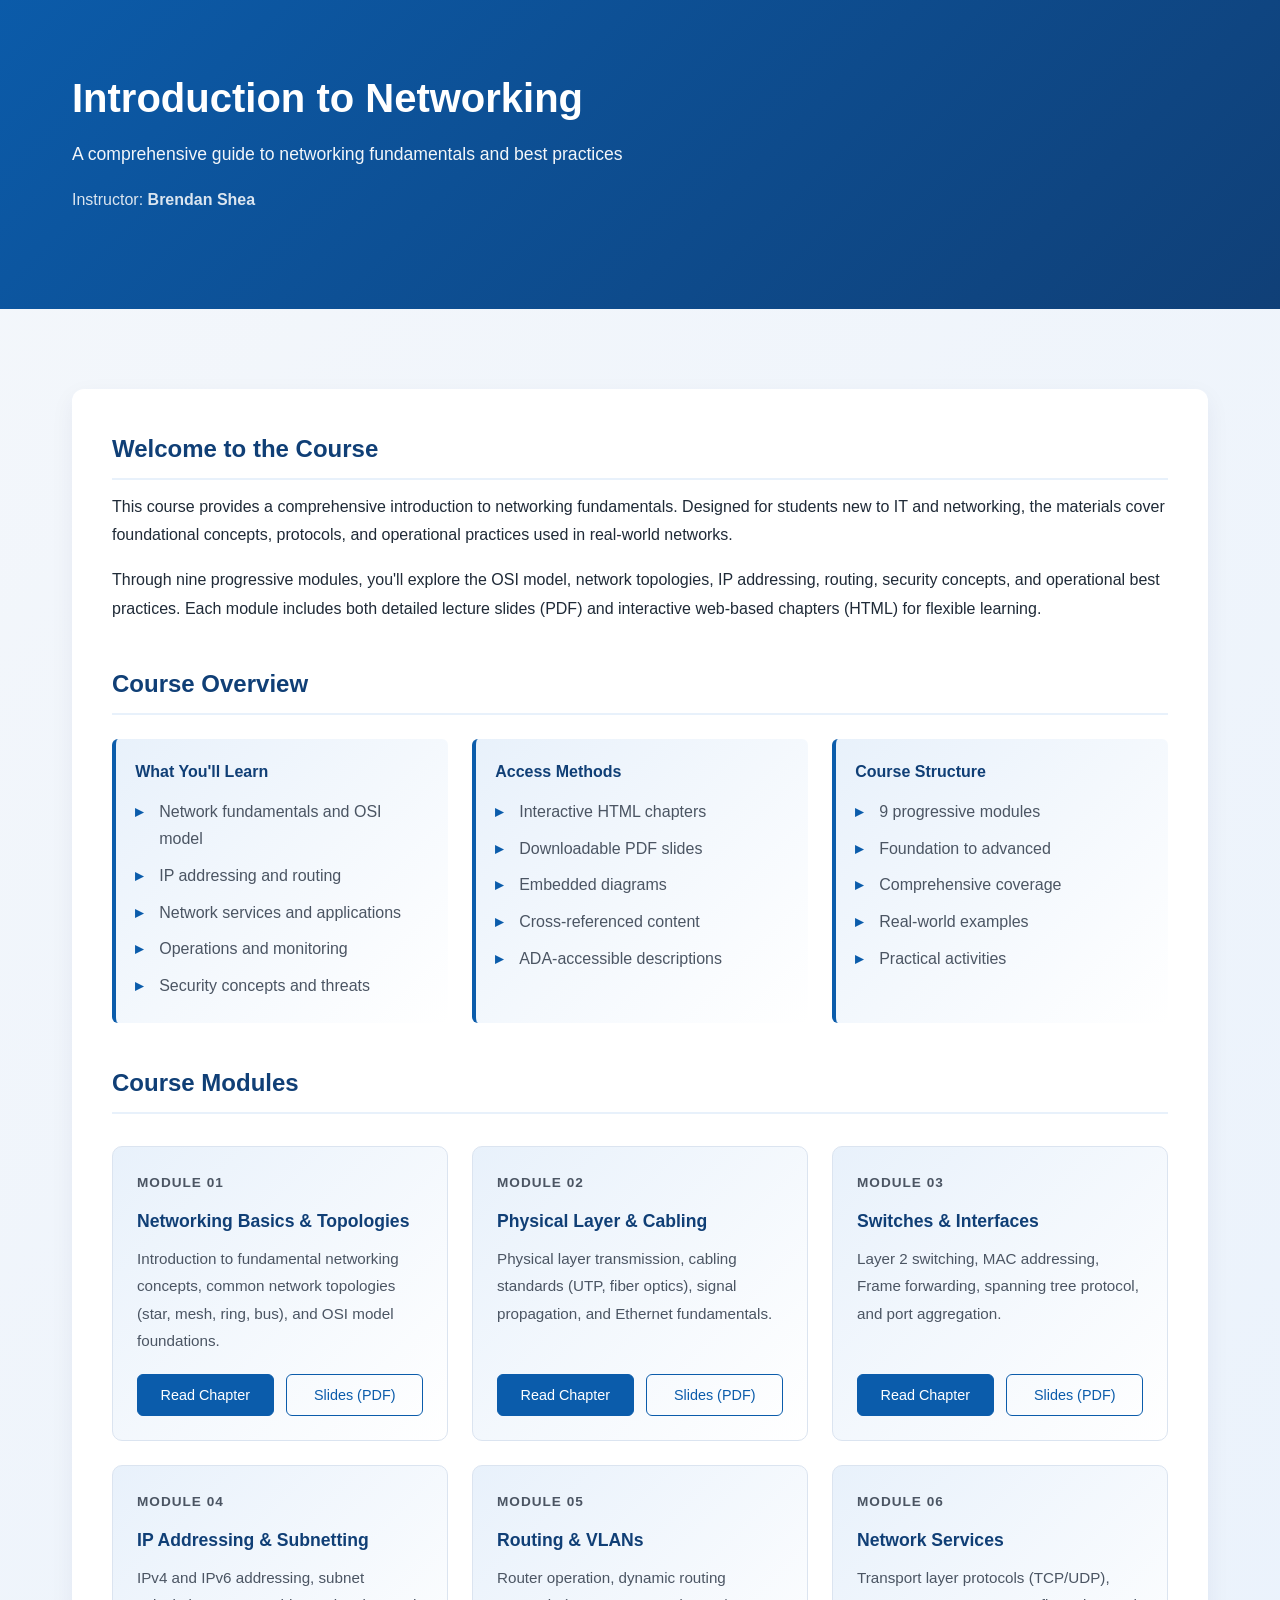
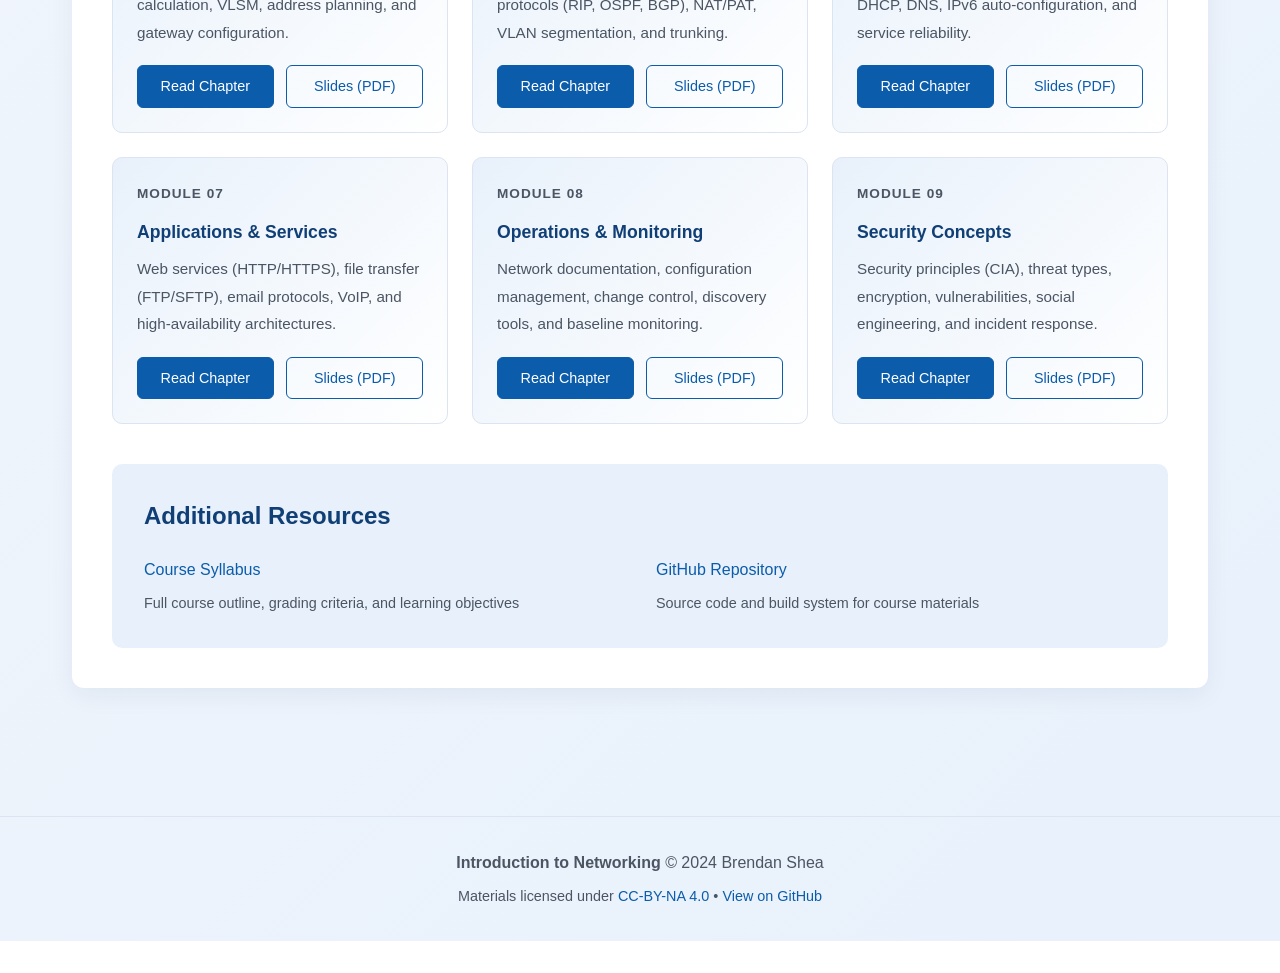
==== index.html @ 5abd3611 "Rework done -- html files fully built." ====
<!DOCTYPE html>
<html lang="en-US">
<head>
    <meta charset="utf-8">
    <meta name="viewport" content="width=device-width, initial-scale=1.0">
    <meta name="description" content="Introduction to Networking - A comprehensive guide to networking fundamentals, protocols, and practices">
    <meta name="author" content="Brendan Shea">
    <title>Introduction to Networking - Full Course</title>
    <style>
        :root {
            --primary: #0b5cab;
            --primary-dark: #103f76;
            --accent: #e8f1fb;
            --bg: #f4f7fb;
            --panel: #ffffff;
            --text: #1f2a37;
            --muted: #4b5563;
            --border: #dbe4f0;
            --shadow: rgba(15, 41, 77, 0.08);
        }

        * {
            margin: 0;
            padding: 0;
            box-sizing: border-box;
        }

        html {
            font-size: 16px;
            scroll-behavior: smooth;
        }

        body {
            font-family: "Segoe UI", Roboto, "Helvetica Neue", Arial, sans-serif;
            background: linear-gradient(135deg, var(--bg) 0%, #e8f1fc 100%);
            color: var(--text);
            line-height: 1.7;
        }

        .container {
            max-width: 1200px;
            margin: 0 auto;
            padding: 2rem;
        }

        /* Header */
        header {
            background: linear-gradient(135deg, var(--primary) 0%, var(--primary-dark) 100%);
            color: white;
            padding: 4rem 2rem;
            margin: -2rem -2rem 3rem -2rem;
            border-radius: 0;
        }

        header h1 {
            font-size: 2.5rem;
            margin-bottom: 0.5rem;
            font-weight: 600;
        }

        header p.subtitle {
            font-size: 1.1rem;
            opacity: 0.95;
            margin-bottom: 0.3rem;
        }

        header p.instructor {
            font-size: 1rem;
            opacity: 0.85;
            margin-top: 1rem;
        }

        /* Main content */
        main {
            background: white;
            border-radius: 12px;
            padding: 2.5rem;
            box-shadow: 0 8px 24px rgba(15, 41, 77, 0.06);
            margin-bottom: 3rem;
        }

        .intro-section {
            margin-bottom: 2.5rem;
        }

        .intro-section h2 {
            color: var(--primary-dark);
            font-size: 1.5rem;
            margin-bottom: 0.8rem;
            border-bottom: 2px solid var(--accent);
            padding-bottom: 0.5rem;
        }

        .intro-section p {
            margin-bottom: 1rem;
            color: var(--text);
            line-height: 1.8;
        }

        /* Chapters grid */
        .chapters {
            display: grid;
            grid-template-columns: repeat(auto-fit, minmax(320px, 1fr));
            gap: 1.5rem;
            margin-top: 2rem;
        }

        .chapter-card {
            background: linear-gradient(135deg, var(--accent) 0%, white 100%);
            border: 1px solid var(--border);
            border-radius: 10px;
            padding: 1.5rem;
            transition: all 0.3s ease;
            display: flex;
            flex-direction: column;
        }

        .chapter-card:hover {
            box-shadow: 0 12px 32px rgba(11, 92, 171, 0.15);
            transform: translateY(-4px);
            border-color: var(--primary);
        }

        .chapter-card h3 {
            color: var(--primary-dark);
            font-size: 1.1rem;
            margin-bottom: 0.5rem;
        }

        .chapter-card .chapter-number {
            font-size: 0.85rem;
            color: var(--muted);
            font-weight: 600;
            text-transform: uppercase;
            letter-spacing: 1px;
            margin-bottom: 0.8rem;
        }

        .chapter-card p {
            color: var(--muted);
            font-size: 0.95rem;
            margin-bottom: 1.2rem;
            flex-grow: 1;
        }

        .chapter-links {
            display: flex;
            gap: 0.8rem;
            flex-wrap: wrap;
        }

        .btn {
            display: inline-block;
            padding: 0.5rem 1rem;
            border-radius: 6px;
            text-decoration: none;
            font-size: 0.9rem;
            font-weight: 500;
            transition: all 0.2s ease;
            text-align: center;
            flex: 1;
            min-width: 120px;
        }

        .btn-primary {
            background: var(--primary);
            color: white;
            border: 1px solid var(--primary);
        }

        .btn-primary:hover {
            background: var(--primary-dark);
            border-color: var(--primary-dark);
        }

        .btn-secondary {
            background: transparent;
            color: var(--primary);
            border: 1px solid var(--primary);
        }

        .btn-secondary:hover {
            background: var(--accent);
        }

        /* Course overview */
        .overview-grid {
            display: grid;
            grid-template-columns: repeat(auto-fit, minmax(280px, 1fr));
            gap: 1.5rem;
            margin-top: 1.5rem;
        }

        .info-box {
            background: linear-gradient(135deg, var(--accent) 0%, white 100%);
            border-left: 4px solid var(--primary);
            padding: 1.2rem;
            border-radius: 6px;
        }

        .info-box h4 {
            color: var(--primary-dark);
            margin-bottom: 0.5rem;
        }

        .info-box ul {
            list-style: none;
            color: var(--muted);
        }

        .info-box li {
            padding: 0.3rem 0;
            padding-left: 1.5rem;
            position: relative;
        }

        .info-box li:before {
            content: "▸";
            position: absolute;
            left: 0;
            color: var(--primary);
            font-weight: bold;
        }

        /* Resources section */
        .resources {
            background: var(--accent);
            border-radius: 10px;
            padding: 2rem;
            margin-top: 2.5rem;
        }

        .resources h2 {
            color: var(--primary-dark);
            margin-bottom: 1.2rem;
        }

        .resources a {
            color: var(--primary);
            text-decoration: none;
            font-weight: 500;
        }

        .resources a:hover {
            text-decoration: underline;
        }

        /* Footer */
        footer {
            text-align: center;
            padding: 2rem;
            color: var(--muted);
            border-top: 1px solid var(--border);
            margin-top: 3rem;
        }

        footer a {
            color: var(--primary);
            text-decoration: none;
        }

        footer a:hover {
            text-decoration: underline;
        }

        /* Responsive */
        @media (max-width: 768px) {
            header h1 {
                font-size: 1.8rem;
            }

            .container {
                padding: 1rem;
            }

            main {
                padding: 1.5rem;
            }

            header {
                padding: 2rem 1rem;
                margin: -1rem -1rem 2rem -1rem;
            }
        }
    </style>
</head>
<body>
    <header>
        <div class="container">
            <h1>Introduction to Networking</h1>
            <p class="subtitle">A comprehensive guide to networking fundamentals and best practices</p>
            <p class="instructor">Instructor: <strong>Brendan Shea</strong></p>
        </div>
    </header>

    <div class="container">
        <main>
            <section class="intro-section">
                <h2>Welcome to the Course</h2>
                <p>
                    This course provides a comprehensive introduction to networking fundamentals. Designed for students new to IT and networking, 
                    the materials cover foundational concepts, protocols, and operational practices used in real-world networks.
                </p>
                <p>
                    Through nine progressive modules, you'll explore the OSI model, network topologies, IP addressing, routing, security concepts, 
                    and operational best practices. Each module includes both detailed lecture slides (PDF) and interactive web-based chapters (HTML) 
                    for flexible learning.
                </p>
            </section>

            <section class="intro-section">
                <h2>Course Overview</h2>
                <div class="overview-grid">
                    <div class="info-box">
                        <h4>What You'll Learn</h4>
                        <ul>
                            <li>Network fundamentals and OSI model</li>
                            <li>IP addressing and routing</li>
                            <li>Network services and applications</li>
                            <li>Operations and monitoring</li>
                            <li>Security concepts and threats</li>
                        </ul>
                    </div>
                    <div class="info-box">
                        <h4>Access Methods</h4>
                        <ul>
                            <li>Interactive HTML chapters</li>
                            <li>Downloadable PDF slides</li>
                            <li>Embedded diagrams</li>
                            <li>Cross-referenced content</li>
                            <li>ADA-accessible descriptions</li>
                        </ul>
                    </div>
                    <div class="info-box">
                        <h4>Course Structure</h4>
                        <ul>
                            <li>9 progressive modules</li>
                            <li>Foundation to advanced</li>
                            <li>Comprehensive coverage</li>
                            <li>Real-world examples</li>
                            <li>Practical activities</li>
                        </ul>
                    </div>
                </div>
            </section>

            <section class="intro-section">
                <h2>Course Modules</h2>
                <div class="chapters">
                    <div class="chapter-card">
                        <span class="chapter-number">Module 01</span>
                        <h3>Networking Basics & Topologies</h3>
                        <p>Introduction to fundamental networking concepts, common network topologies (star, mesh, ring, bus), and OSI model foundations.</p>
                        <div class="chapter-links">
                            <a href="HTML/network_01_basics/" class="btn btn-primary">Read Chapter</a>
                            <a href="PDFs/network_01_basics.pdf" class="btn btn-secondary">Slides (PDF)</a>
                        </div>
                    </div>

                    <div class="chapter-card">
                        <span class="chapter-number">Module 02</span>
                        <h3>Physical Layer & Cabling</h3>
                        <p>Physical layer transmission, cabling standards (UTP, fiber optics), signal propagation, and Ethernet fundamentals.</p>
                        <div class="chapter-links">
                            <a href="HTML/network_02_phys_inf/" class="btn btn-primary">Read Chapter</a>
                            <a href="PDFs/network_02_phys_inf.pdf" class="btn btn-secondary">Slides (PDF)</a>
                        </div>
                    </div>

                    <div class="chapter-card">
                        <span class="chapter-number">Module 03</span>
                        <h3>Switches & Interfaces</h3>
                        <p>Layer 2 switching, MAC addressing, Frame forwarding, spanning tree protocol, and port aggregation.</p>
                        <div class="chapter-links">
                            <a href="HTML/network_03_switches_interfaces/" class="btn btn-primary">Read Chapter</a>
                            <a href="PDFs/network_03_switches_interfaces.pdf" class="btn btn-secondary">Slides (PDF)</a>
                        </div>
                    </div>

                    <div class="chapter-card">
                        <span class="chapter-number">Module 04</span>
                        <h3>IP Addressing & Subnetting</h3>
                        <p>IPv4 and IPv6 addressing, subnet calculation, VLSM, address planning, and gateway configuration.</p>
                        <div class="chapter-links">
                            <a href="HTML/network_04_IP/" class="btn btn-primary">Read Chapter</a>
                            <a href="PDFs/network_04_IP.pdf" class="btn btn-secondary">Slides (PDF)</a>
                        </div>
                    </div>

                    <div class="chapter-card">
                        <span class="chapter-number">Module 05</span>
                        <h3>Routing & VLANs</h3>
                        <p>Router operation, dynamic routing protocols (RIP, OSPF, BGP), NAT/PAT, VLAN segmentation, and trunking.</p>
                        <div class="chapter-links">
                            <a href="HTML/network_05_routing/" class="btn btn-primary">Read Chapter</a>
                            <a href="PDFs/network_05_routing.pdf" class="btn btn-secondary">Slides (PDF)</a>
                        </div>
                    </div>

                    <div class="chapter-card">
                        <span class="chapter-number">Module 06</span>
                        <h3>Network Services</h3>
                        <p>Transport layer protocols (TCP/UDP), DHCP, DNS, IPv6 auto-configuration, and service reliability.</p>
                        <div class="chapter-links">
                            <a href="HTML/network_06_nw_services/" class="btn btn-primary">Read Chapter</a>
                            <a href="PDFs/network_06_nw_services.pdf" class="btn btn-secondary">Slides (PDF)</a>
                        </div>
                    </div>

                    <div class="chapter-card">
                        <span class="chapter-number">Module 07</span>
                        <h3>Applications & Services</h3>
                        <p>Web services (HTTP/HTTPS), file transfer (FTP/SFTP), email protocols, VoIP, and high-availability architectures.</p>
                        <div class="chapter-links">
                            <a href="HTML/network_07_nw_app/" class="btn btn-primary">Read Chapter</a>
                            <a href="PDFs/network_07_nw_app.pdf" class="btn btn-secondary">Slides (PDF)</a>
                        </div>
                    </div>

                    <div class="chapter-card">
                        <span class="chapter-number">Module 08</span>
                        <h3>Operations & Monitoring</h3>
                        <p>Network documentation, configuration management, change control, discovery tools, and baseline monitoring.</p>
                        <div class="chapter-links">
                            <a href="HTML/network_08_operations_monitor/" class="btn btn-primary">Read Chapter</a>
                            <a href="PDFs/network_08_operations_monitor.pdf" class="btn btn-secondary">Slides (PDF)</a>
                        </div>
                    </div>

                    <div class="chapter-card">
                        <span class="chapter-number">Module 09</span>
                        <h3>Security Concepts</h3>
                        <p>Security principles (CIA), threat types, encryption, vulnerabilities, social engineering, and incident response.</p>
                        <div class="chapter-links">
                            <a href="HTML/network_09_security_concepts/" class="btn btn-primary">Read Chapter</a>
                            <a href="PDFs/network_09_security_concepts.pdf" class="btn btn-secondary">Slides (PDF)</a>
                        </div>
                    </div>
                </div>
            </section>

            <section class="resources">
                <h2>Additional Resources</h2>
                <dl style="display: grid; grid-template-columns: 1fr 1fr; gap: 2rem; margin-top: 1rem;">
                    <div>
                        <dt style="font-weight: 600; margin-bottom: 0.5rem;"><a href="syllabus.pdf">Course Syllabus</a></dt>
                        <dd style="color: var(--muted); font-size: 0.9rem;">Full course outline, grading criteria, and learning objectives</dd>
                    </div>
                    <div>
                        <dt style="font-weight: 600; margin-bottom: 0.5rem;"><a href="https://github.com/brend/intro_network_notes">GitHub Repository</a></dt>
                        <dd style="color: var(--muted); font-size: 0.9rem;">Source code and build system for course materials</dd>
                    </div>
                </dl>
            </section>
        </main>
    </div>

    <footer>
        <p style="margin-bottom: 0.5rem;">
            <strong>Introduction to Networking</strong> © 2024 Brendan Shea
        </p>
        <p style="font-size: 0.9rem;">
            Materials licensed under <a href="LICENSE">CC-BY-NA 4.0</a> • 
            <a href="https://github.com/brend/intro_network_notes">View on GitHub</a>
        </p>
    </footer>
</body>
</html>
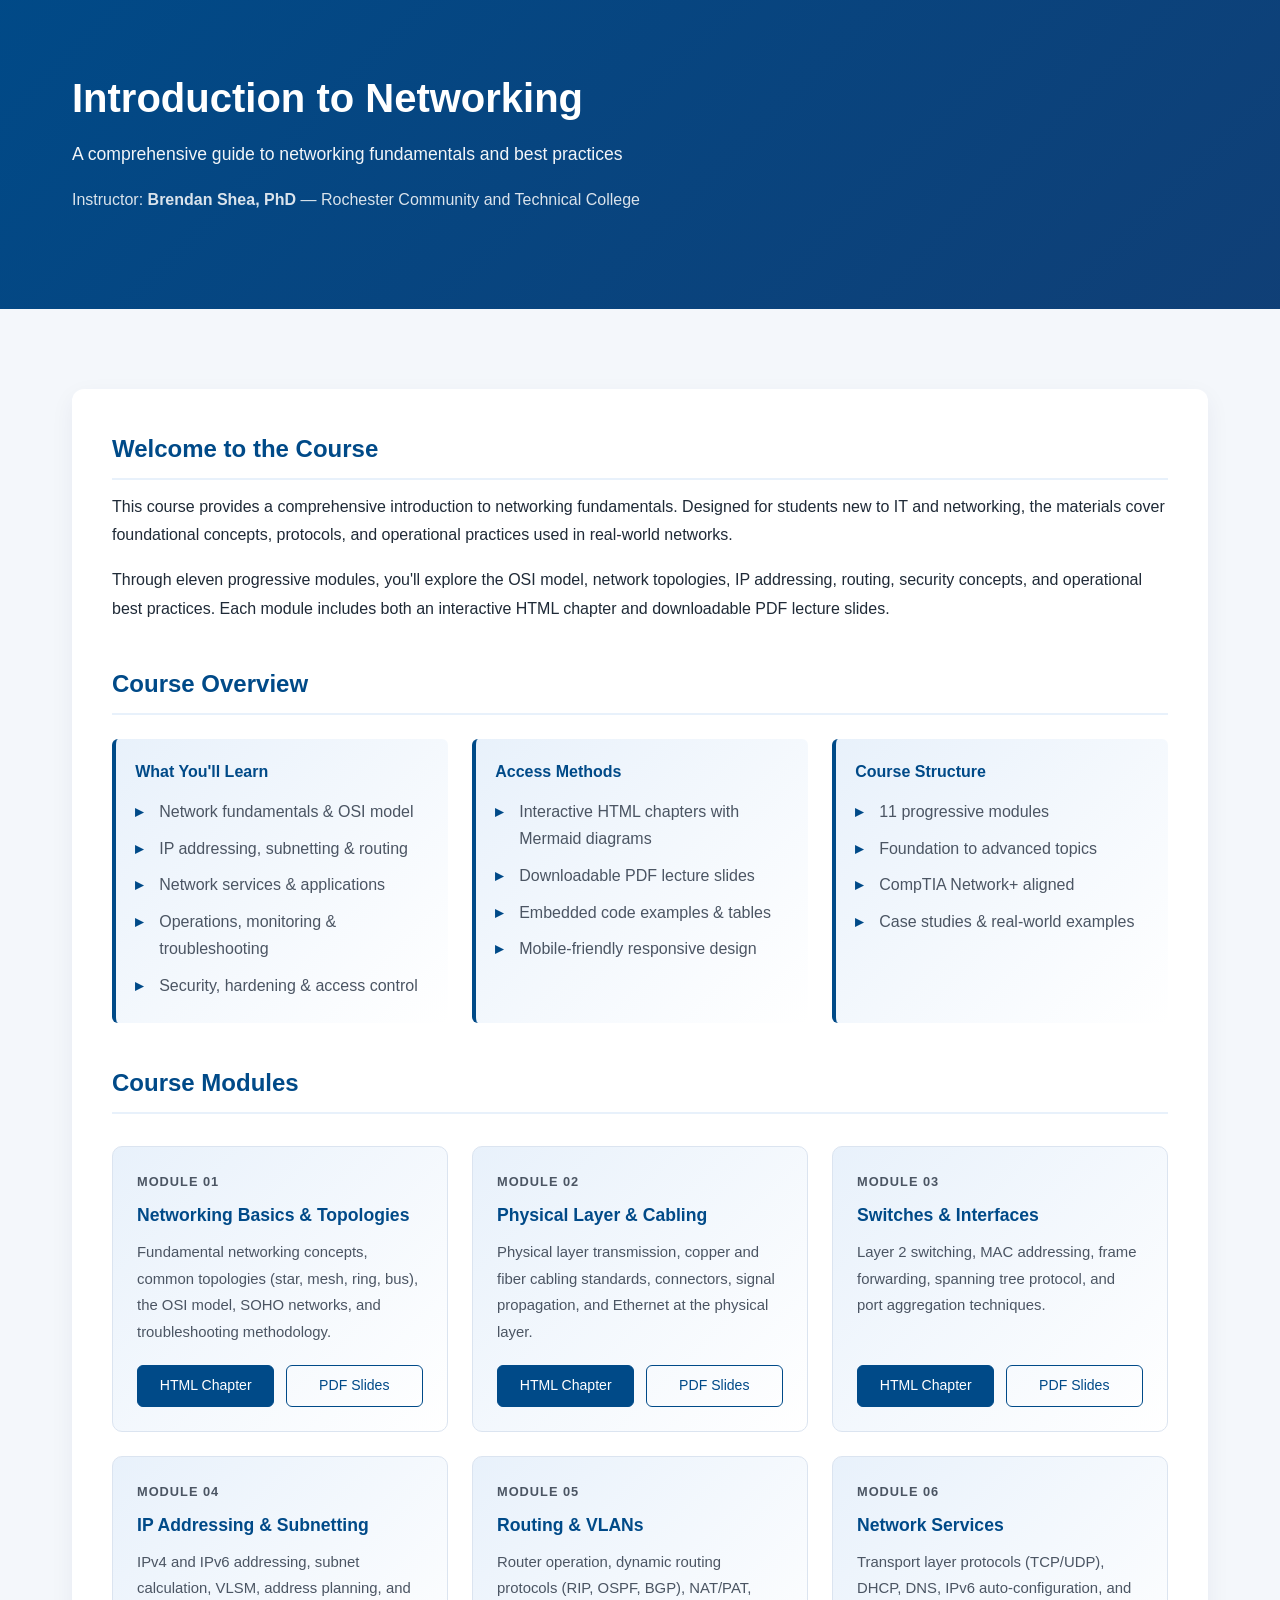
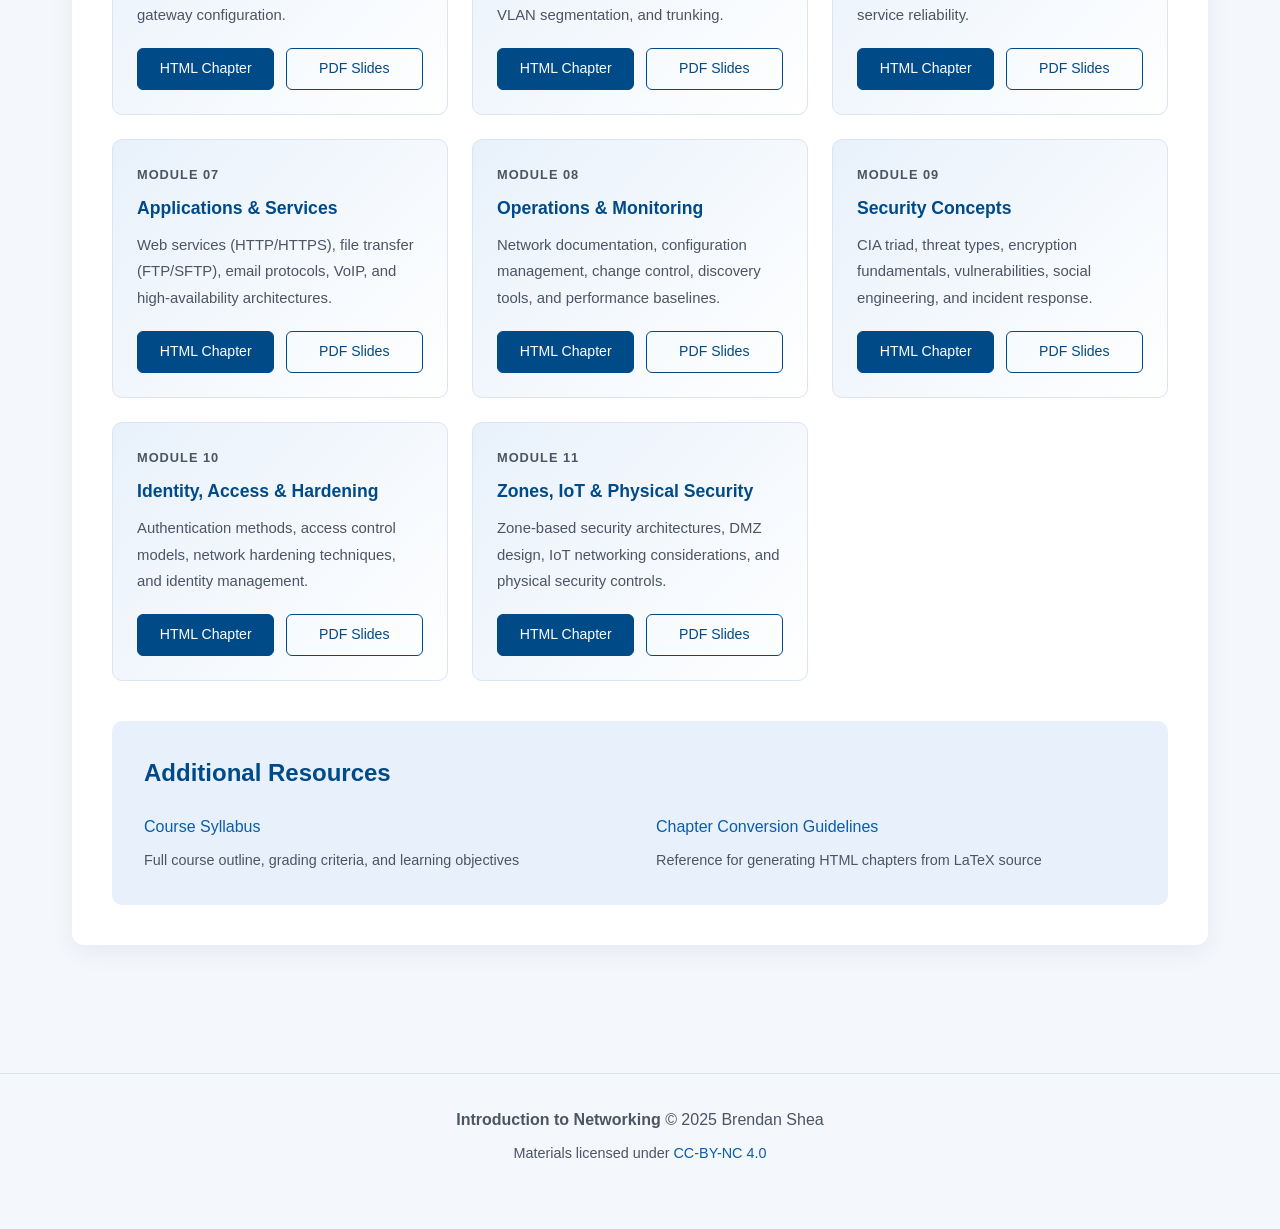
==== commit 30ec1df6: "Restructure project: replace make4ht HTML pipeline with LLM-based chapter workflow - Remove all old " ====
--- a/index.html
+++ b/index.html
@@ -8,15 +8,16 @@
     <title>Introduction to Networking - Full Course</title>
     <style>
         :root {
-            --primary: #0b5cab;
-            --primary-dark: #103f76;
-            --accent: #e8f1fb;
+            --primary: #004a88;
+            --primary-light: #0b5cab;
+            --primary-pale: #e8f1fb;
+            --gold: #ffc72c;
+            --gold-pale: #fff7e0;
             --bg: #f4f7fb;
             --panel: #ffffff;
             --text: #1f2a37;
             --muted: #4b5563;
             --border: #dbe4f0;
-            --shadow: rgba(15, 41, 77, 0.08);
         }
 
         * {
@@ -32,7 +33,7 @@
 
         body {
             font-family: "Segoe UI", Roboto, "Helvetica Neue", Arial, sans-serif;
-            background: linear-gradient(135deg, var(--bg) 0%, #e8f1fc 100%);
+            background: var(--bg);
             color: var(--text);
             line-height: 1.7;
         }
@@ -45,7 +46,7 @@
 
         /* Header */
         header {
-            background: linear-gradient(135deg, var(--primary) 0%, var(--primary-dark) 100%);
+            background: linear-gradient(135deg, var(--primary) 0%, #103f76 100%);
             color: white;
             padding: 4rem 2rem;
             margin: -2rem -2rem 3rem -2rem;
@@ -55,7 +56,7 @@
         header h1 {
             font-size: 2.5rem;
             margin-bottom: 0.5rem;
-            font-weight: 600;
+            font-weight: 700;
         }
 
         header p.subtitle {
@@ -72,7 +73,7 @@
 
         /* Main content */
         main {
-            background: white;
+            background: var(--panel);
             border-radius: 12px;
             padding: 2.5rem;
             box-shadow: 0 8px 24px rgba(15, 41, 77, 0.06);
@@ -84,10 +85,10 @@
         }
 
         .intro-section h2 {
-            color: var(--primary-dark);
+            color: var(--primary);
             font-size: 1.5rem;
             margin-bottom: 0.8rem;
-            border-bottom: 2px solid var(--accent);
+            border-bottom: 2px solid var(--primary-pale);
             padding-bottom: 0.5rem;
         }
 
@@ -97,7 +98,46 @@
             line-height: 1.8;
         }
 
-        /* Chapters grid */
+        /* Overview grid */
+        .overview-grid {
+            display: grid;
+            grid-template-columns: repeat(auto-fit, minmax(280px, 1fr));
+            gap: 1.5rem;
+            margin-top: 1.5rem;
+        }
+
+        .info-box {
+            background: linear-gradient(135deg, var(--primary-pale) 0%, var(--panel) 100%);
+            border-left: 4px solid var(--primary);
+            padding: 1.2rem;
+            border-radius: 6px;
+        }
+
+        .info-box h4 {
+            color: var(--primary);
+            margin-bottom: 0.5rem;
+        }
+
+        .info-box ul {
+            list-style: none;
+            color: var(--muted);
+        }
+
+        .info-box li {
+            padding: 0.3rem 0;
+            padding-left: 1.5rem;
+            position: relative;
+        }
+
+        .info-box li::before {
+            content: "\25B8";
+            position: absolute;
+            left: 0;
+            color: var(--primary);
+            font-weight: bold;
+        }
+
+        /* Module cards grid */
         .chapters {
             display: grid;
             grid-template-columns: repeat(auto-fit, minmax(320px, 1fr));
@@ -106,46 +146,46 @@
         }
 
         .chapter-card {
-            background: linear-gradient(135deg, var(--accent) 0%, white 100%);
+            background: linear-gradient(135deg, var(--primary-pale) 0%, var(--panel) 100%);
             border: 1px solid var(--border);
             border-radius: 10px;
             padding: 1.5rem;
-            transition: all 0.3s ease;
+            transition: all 0.25s ease;
             display: flex;
             flex-direction: column;
         }
 
         .chapter-card:hover {
-            box-shadow: 0 12px 32px rgba(11, 92, 171, 0.15);
+            box-shadow: 0 12px 32px rgba(0, 74, 136, 0.14);
             transform: translateY(-4px);
-            border-color: var(--primary);
+            border-color: var(--primary-light);
+        }
+
+        .chapter-card .chapter-number {
+            font-size: 0.8rem;
+            color: var(--muted);
+            font-weight: 700;
+            text-transform: uppercase;
+            letter-spacing: 1px;
+            margin-bottom: 0.5rem;
         }
 
         .chapter-card h3 {
-            color: var(--primary-dark);
+            color: var(--primary);
             font-size: 1.1rem;
             margin-bottom: 0.5rem;
         }
 
-        .chapter-card .chapter-number {
-            font-size: 0.85rem;
-            color: var(--muted);
-            font-weight: 600;
-            text-transform: uppercase;
-            letter-spacing: 1px;
-            margin-bottom: 0.8rem;
-        }
-
         .chapter-card p {
             color: var(--muted);
-            font-size: 0.95rem;
+            font-size: 0.93rem;
             margin-bottom: 1.2rem;
             flex-grow: 1;
         }
 
         .chapter-links {
             display: flex;
-            gap: 0.8rem;
+            gap: 0.7rem;
             flex-wrap: wrap;
         }
 
@@ -154,89 +194,56 @@
             padding: 0.5rem 1rem;
             border-radius: 6px;
             text-decoration: none;
-            font-size: 0.9rem;
+            font-size: 0.88rem;
             font-weight: 500;
             transition: all 0.2s ease;
             text-align: center;
             flex: 1;
-            min-width: 120px;
-        }
-
-        .btn-primary {
+            min-width: 110px;
+        }
+
+        .btn-html {
             background: var(--primary);
             color: white;
             border: 1px solid var(--primary);
         }
 
-        .btn-primary:hover {
-            background: var(--primary-dark);
-            border-color: var(--primary-dark);
-        }
-
-        .btn-secondary {
+        .btn-html:hover {
+            background: #103f76;
+            border-color: #103f76;
+        }
+
+        .btn-pdf {
             background: transparent;
             color: var(--primary);
             border: 1px solid var(--primary);
         }
 
-        .btn-secondary:hover {
-            background: var(--accent);
-        }
-
-        /* Course overview */
-        .overview-grid {
-            display: grid;
-            grid-template-columns: repeat(auto-fit, minmax(280px, 1fr));
-            gap: 1.5rem;
-            margin-top: 1.5rem;
-        }
-
-        .info-box {
-            background: linear-gradient(135deg, var(--accent) 0%, white 100%);
-            border-left: 4px solid var(--primary);
-            padding: 1.2rem;
-            border-radius: 6px;
-        }
-
-        .info-box h4 {
-            color: var(--primary-dark);
-            margin-bottom: 0.5rem;
-        }
-
-        .info-box ul {
-            list-style: none;
-            color: var(--muted);
-        }
-
-        .info-box li {
-            padding: 0.3rem 0;
-            padding-left: 1.5rem;
-            position: relative;
-        }
-
-        .info-box li:before {
-            content: "▸";
-            position: absolute;
-            left: 0;
-            color: var(--primary);
-            font-weight: bold;
+        .btn-pdf:hover {
+            background: var(--primary-pale);
+        }
+
+        .btn[aria-disabled="true"] {
+            opacity: 0.45;
+            pointer-events: none;
+            cursor: default;
         }
 
         /* Resources section */
         .resources {
-            background: var(--accent);
+            background: var(--primary-pale);
             border-radius: 10px;
             padding: 2rem;
             margin-top: 2.5rem;
         }
 
         .resources h2 {
-            color: var(--primary-dark);
+            color: var(--primary);
             margin-bottom: 1.2rem;
         }
 
         .resources a {
-            color: var(--primary);
+            color: var(--primary-light);
             text-decoration: none;
             font-weight: 500;
         }
@@ -255,7 +262,7 @@
         }
 
         footer a {
-            color: var(--primary);
+            color: var(--primary-light);
             text-decoration: none;
         }
 
@@ -289,7 +296,7 @@
         <div class="container">
             <h1>Introduction to Networking</h1>
             <p class="subtitle">A comprehensive guide to networking fundamentals and best practices</p>
-            <p class="instructor">Instructor: <strong>Brendan Shea</strong></p>
+            <p class="instructor">Instructor: <strong>Brendan Shea, PhD</strong> &mdash; Rochester Community and Technical College</p>
         </div>
     </header>
 
@@ -298,13 +305,14 @@
             <section class="intro-section">
                 <h2>Welcome to the Course</h2>
                 <p>
-                    This course provides a comprehensive introduction to networking fundamentals. Designed for students new to IT and networking, 
-                    the materials cover foundational concepts, protocols, and operational practices used in real-world networks.
+                    This course provides a comprehensive introduction to networking fundamentals. Designed for students
+                    new to IT and networking, the materials cover foundational concepts, protocols, and operational
+                    practices used in real-world networks.
                 </p>
                 <p>
-                    Through nine progressive modules, you'll explore the OSI model, network topologies, IP addressing, routing, security concepts, 
-                    and operational best practices. Each module includes both detailed lecture slides (PDF) and interactive web-based chapters (HTML) 
-                    for flexible learning.
+                    Through eleven progressive modules, you'll explore the OSI model, network topologies, IP addressing,
+                    routing, security concepts, and operational best practices. Each module includes both an interactive
+                    HTML chapter and downloadable PDF lecture slides.
                 </p>
             </section>
 
@@ -314,31 +322,29 @@
                     <div class="info-box">
                         <h4>What You'll Learn</h4>
                         <ul>
-                            <li>Network fundamentals and OSI model</li>
-                            <li>IP addressing and routing</li>
-                            <li>Network services and applications</li>
-                            <li>Operations and monitoring</li>
-                            <li>Security concepts and threats</li>
+                            <li>Network fundamentals &amp; OSI model</li>
+                            <li>IP addressing, subnetting &amp; routing</li>
+                            <li>Network services &amp; applications</li>
+                            <li>Operations, monitoring &amp; troubleshooting</li>
+                            <li>Security, hardening &amp; access control</li>
                         </ul>
                     </div>
                     <div class="info-box">
                         <h4>Access Methods</h4>
                         <ul>
-                            <li>Interactive HTML chapters</li>
-                            <li>Downloadable PDF slides</li>
-                            <li>Embedded diagrams</li>
-                            <li>Cross-referenced content</li>
-                            <li>ADA-accessible descriptions</li>
+                            <li>Interactive HTML chapters with Mermaid diagrams</li>
+                            <li>Downloadable PDF lecture slides</li>
+                            <li>Embedded code examples &amp; tables</li>
+                            <li>Mobile-friendly responsive design</li>
                         </ul>
                     </div>
                     <div class="info-box">
                         <h4>Course Structure</h4>
                         <ul>
-                            <li>9 progressive modules</li>
-                            <li>Foundation to advanced</li>
-                            <li>Comprehensive coverage</li>
-                            <li>Real-world examples</li>
-                            <li>Practical activities</li>
+                            <li>11 progressive modules</li>
+                            <li>Foundation to advanced topics</li>
+                            <li>CompTIA Network+ aligned</li>
+                            <li>Case studies &amp; real-world examples</li>
                         </ul>
                     </div>
                 </div>
@@ -347,53 +353,54 @@
             <section class="intro-section">
                 <h2>Course Modules</h2>
                 <div class="chapters">
+
                     <div class="chapter-card">
                         <span class="chapter-number">Module 01</span>
-                        <h3>Networking Basics & Topologies</h3>
-                        <p>Introduction to fundamental networking concepts, common network topologies (star, mesh, ring, bus), and OSI model foundations.</p>
-                        <div class="chapter-links">
-                            <a href="HTML/network_01_basics/" class="btn btn-primary">Read Chapter</a>
-                            <a href="PDFs/network_01_basics.pdf" class="btn btn-secondary">Slides (PDF)</a>
+                        <h3>Networking Basics &amp; Topologies</h3>
+                        <p>Fundamental networking concepts, common topologies (star, mesh, ring, bus), the OSI model, SOHO networks, and troubleshooting methodology.</p>
+                        <div class="chapter-links">
+                            <a href="HTML/network_01_basics/index.html" class="btn btn-html">HTML Chapter</a>
+                            <a href="PDFs/network_01_basics.pdf" class="btn btn-pdf">PDF Slides</a>
                         </div>
                     </div>
 
                     <div class="chapter-card">
                         <span class="chapter-number">Module 02</span>
-                        <h3>Physical Layer & Cabling</h3>
-                        <p>Physical layer transmission, cabling standards (UTP, fiber optics), signal propagation, and Ethernet fundamentals.</p>
-                        <div class="chapter-links">
-                            <a href="HTML/network_02_phys_inf/" class="btn btn-primary">Read Chapter</a>
-                            <a href="PDFs/network_02_phys_inf.pdf" class="btn btn-secondary">Slides (PDF)</a>
+                        <h3>Physical Layer &amp; Cabling</h3>
+                        <p>Physical layer transmission, copper and fiber cabling standards, connectors, signal propagation, and Ethernet at the physical layer.</p>
+                        <div class="chapter-links">
+                            <a href="HTML/network_02_phys_inf/index.html" class="btn btn-html">HTML Chapter</a>
+                            <a href="PDFs/network_02_phys_inf.pdf" class="btn btn-pdf">PDF Slides</a>
                         </div>
                     </div>
 
                     <div class="chapter-card">
                         <span class="chapter-number">Module 03</span>
-                        <h3>Switches & Interfaces</h3>
-                        <p>Layer 2 switching, MAC addressing, Frame forwarding, spanning tree protocol, and port aggregation.</p>
-                        <div class="chapter-links">
-                            <a href="HTML/network_03_switches_interfaces/" class="btn btn-primary">Read Chapter</a>
-                            <a href="PDFs/network_03_switches_interfaces.pdf" class="btn btn-secondary">Slides (PDF)</a>
+                        <h3>Switches &amp; Interfaces</h3>
+                        <p>Layer 2 switching, MAC addressing, frame forwarding, spanning tree protocol, and port aggregation techniques.</p>
+                        <div class="chapter-links">
+                            <a href="HTML/network_03_switches_interfaces/index.html" class="btn btn-html">HTML Chapter</a>
+                            <a href="PDFs/network_03_switches_interfaces.pdf" class="btn btn-pdf">PDF Slides</a>
                         </div>
                     </div>
 
                     <div class="chapter-card">
                         <span class="chapter-number">Module 04</span>
-                        <h3>IP Addressing & Subnetting</h3>
+                        <h3>IP Addressing &amp; Subnetting</h3>
                         <p>IPv4 and IPv6 addressing, subnet calculation, VLSM, address planning, and gateway configuration.</p>
                         <div class="chapter-links">
-                            <a href="HTML/network_04_IP/" class="btn btn-primary">Read Chapter</a>
-                            <a href="PDFs/network_04_IP.pdf" class="btn btn-secondary">Slides (PDF)</a>
+                            <a href="HTML/network_04_IP/index.html" class="btn btn-html">HTML Chapter</a>
+                            <a href="PDFs/network_04_IP.pdf" class="btn btn-pdf">PDF Slides</a>
                         </div>
                     </div>
 
                     <div class="chapter-card">
                         <span class="chapter-number">Module 05</span>
-                        <h3>Routing & VLANs</h3>
+                        <h3>Routing &amp; VLANs</h3>
                         <p>Router operation, dynamic routing protocols (RIP, OSPF, BGP), NAT/PAT, VLAN segmentation, and trunking.</p>
                         <div class="chapter-links">
-                            <a href="HTML/network_05_routing/" class="btn btn-primary">Read Chapter</a>
-                            <a href="PDFs/network_05_routing.pdf" class="btn btn-secondary">Slides (PDF)</a>
+                            <a href="HTML/network_05_routing/index.html" class="btn btn-html">HTML Chapter</a>
+                            <a href="PDFs/network_05_routing.pdf" class="btn btn-pdf">PDF Slides</a>
                         </div>
                     </div>
 
@@ -402,40 +409,61 @@
                         <h3>Network Services</h3>
                         <p>Transport layer protocols (TCP/UDP), DHCP, DNS, IPv6 auto-configuration, and service reliability.</p>
                         <div class="chapter-links">
-                            <a href="HTML/network_06_nw_services/" class="btn btn-primary">Read Chapter</a>
-                            <a href="PDFs/network_06_nw_services.pdf" class="btn btn-secondary">Slides (PDF)</a>
+                            <a href="HTML/network_06_nw_services/index.html" class="btn btn-html">HTML Chapter</a>
+                            <a href="PDFs/network_06_nw_services.pdf" class="btn btn-pdf">PDF Slides</a>
                         </div>
                     </div>
 
                     <div class="chapter-card">
                         <span class="chapter-number">Module 07</span>
-                        <h3>Applications & Services</h3>
+                        <h3>Applications &amp; Services</h3>
                         <p>Web services (HTTP/HTTPS), file transfer (FTP/SFTP), email protocols, VoIP, and high-availability architectures.</p>
                         <div class="chapter-links">
-                            <a href="HTML/network_07_nw_app/" class="btn btn-primary">Read Chapter</a>
-                            <a href="PDFs/network_07_nw_app.pdf" class="btn btn-secondary">Slides (PDF)</a>
+                            <a href="HTML/network_07_nw_app/index.html" class="btn btn-html">HTML Chapter</a>
+                            <a href="PDFs/network_07_nw_app.pdf" class="btn btn-pdf">PDF Slides</a>
                         </div>
                     </div>
 
                     <div class="chapter-card">
                         <span class="chapter-number">Module 08</span>
-                        <h3>Operations & Monitoring</h3>
-                        <p>Network documentation, configuration management, change control, discovery tools, and baseline monitoring.</p>
-                        <div class="chapter-links">
-                            <a href="HTML/network_08_operations_monitor/" class="btn btn-primary">Read Chapter</a>
-                            <a href="PDFs/network_08_operations_monitor.pdf" class="btn btn-secondary">Slides (PDF)</a>
+                        <h3>Operations &amp; Monitoring</h3>
+                        <p>Network documentation, configuration management, change control, discovery tools, and performance baselines.</p>
+                        <div class="chapter-links">
+                            <a href="HTML/network_08_operations_monitor/index.html" class="btn btn-html">HTML Chapter</a>
+                            <a href="PDFs/network_08_operations_monitor.pdf" class="btn btn-pdf">PDF Slides</a>
                         </div>
                     </div>
 
                     <div class="chapter-card">
                         <span class="chapter-number">Module 09</span>
                         <h3>Security Concepts</h3>
-                        <p>Security principles (CIA), threat types, encryption, vulnerabilities, social engineering, and incident response.</p>
-                        <div class="chapter-links">
-                            <a href="HTML/network_09_security_concepts/" class="btn btn-primary">Read Chapter</a>
-                            <a href="PDFs/network_09_security_concepts.pdf" class="btn btn-secondary">Slides (PDF)</a>
-                        </div>
-                    </div>
+                        <p>CIA triad, threat types, encryption fundamentals, vulnerabilities, social engineering, and incident response.</p>
+                        <div class="chapter-links">
+                            <a href="HTML/network_09_security_concepts/index.html" class="btn btn-html">HTML Chapter</a>
+                            <a href="PDFs/network_09_security_concepts.pdf" class="btn btn-pdf">PDF Slides</a>
+                        </div>
+                    </div>
+
+                    <div class="chapter-card">
+                        <span class="chapter-number">Module 10</span>
+                        <h3>Identity, Access &amp; Hardening</h3>
+                        <p>Authentication methods, access control models, network hardening techniques, and identity management.</p>
+                        <div class="chapter-links">
+                            <a href="HTML/network_10_auth_access_hardening/index.html" class="btn btn-html">HTML Chapter</a>
+                            <a href="PDFs/network_10_auth_access_hardening.pdf" class="btn btn-pdf">PDF Slides</a>
+                        </div>
+                    </div>
+
+                    <div class="chapter-card">
+                        <span class="chapter-number">Module 11</span>
+                        <h3>Zones, IoT &amp; Physical Security</h3>
+                        <p>Zone-based security architectures, DMZ design, IoT networking considerations, and physical security controls.</p>
+                        <div class="chapter-links">
+                            <a href="HTML/network_11_zones_iot_physical/index.html" class="btn btn-html">HTML Chapter</a>
+                            <a href="PDFs/network_11_zones_iot_physical.pdf" class="btn btn-pdf">PDF Slides</a>
+                        </div>
+                    </div>
+
                 </div>
             </section>
 
@@ -443,12 +471,12 @@
                 <h2>Additional Resources</h2>
                 <dl style="display: grid; grid-template-columns: 1fr 1fr; gap: 2rem; margin-top: 1rem;">
                     <div>
-                        <dt style="font-weight: 600; margin-bottom: 0.5rem;"><a href="syllabus.pdf">Course Syllabus</a></dt>
+                        <dt style="font-weight: 600; margin-bottom: 0.5rem;"><a href="syllabus.md">Course Syllabus</a></dt>
                         <dd style="color: var(--muted); font-size: 0.9rem;">Full course outline, grading criteria, and learning objectives</dd>
                     </div>
                     <div>
-                        <dt style="font-weight: 600; margin-bottom: 0.5rem;"><a href="https://github.com/brend/intro_network_notes">GitHub Repository</a></dt>
-                        <dd style="color: var(--muted); font-size: 0.9rem;">Source code and build system for course materials</dd>
+                        <dt style="font-weight: 600; margin-bottom: 0.5rem;"><a href="chapter_guidelines.md">Chapter Conversion Guidelines</a></dt>
+                        <dd style="color: var(--muted); font-size: 0.9rem;">Reference for generating HTML chapters from LaTeX source</dd>
                     </div>
                 </dl>
             </section>
@@ -457,11 +485,10 @@
 
     <footer>
         <p style="margin-bottom: 0.5rem;">
-            <strong>Introduction to Networking</strong> © 2024 Brendan Shea
+            <strong>Introduction to Networking</strong> &copy; 2025 Brendan Shea
         </p>
         <p style="font-size: 0.9rem;">
-            Materials licensed under <a href="LICENSE">CC-BY-NA 4.0</a> • 
-            <a href="https://github.com/brend/intro_network_notes">View on GitHub</a>
+            Materials licensed under <a href="LICENSE">CC-BY-NC 4.0</a>
         </p>
     </footer>
 </body>
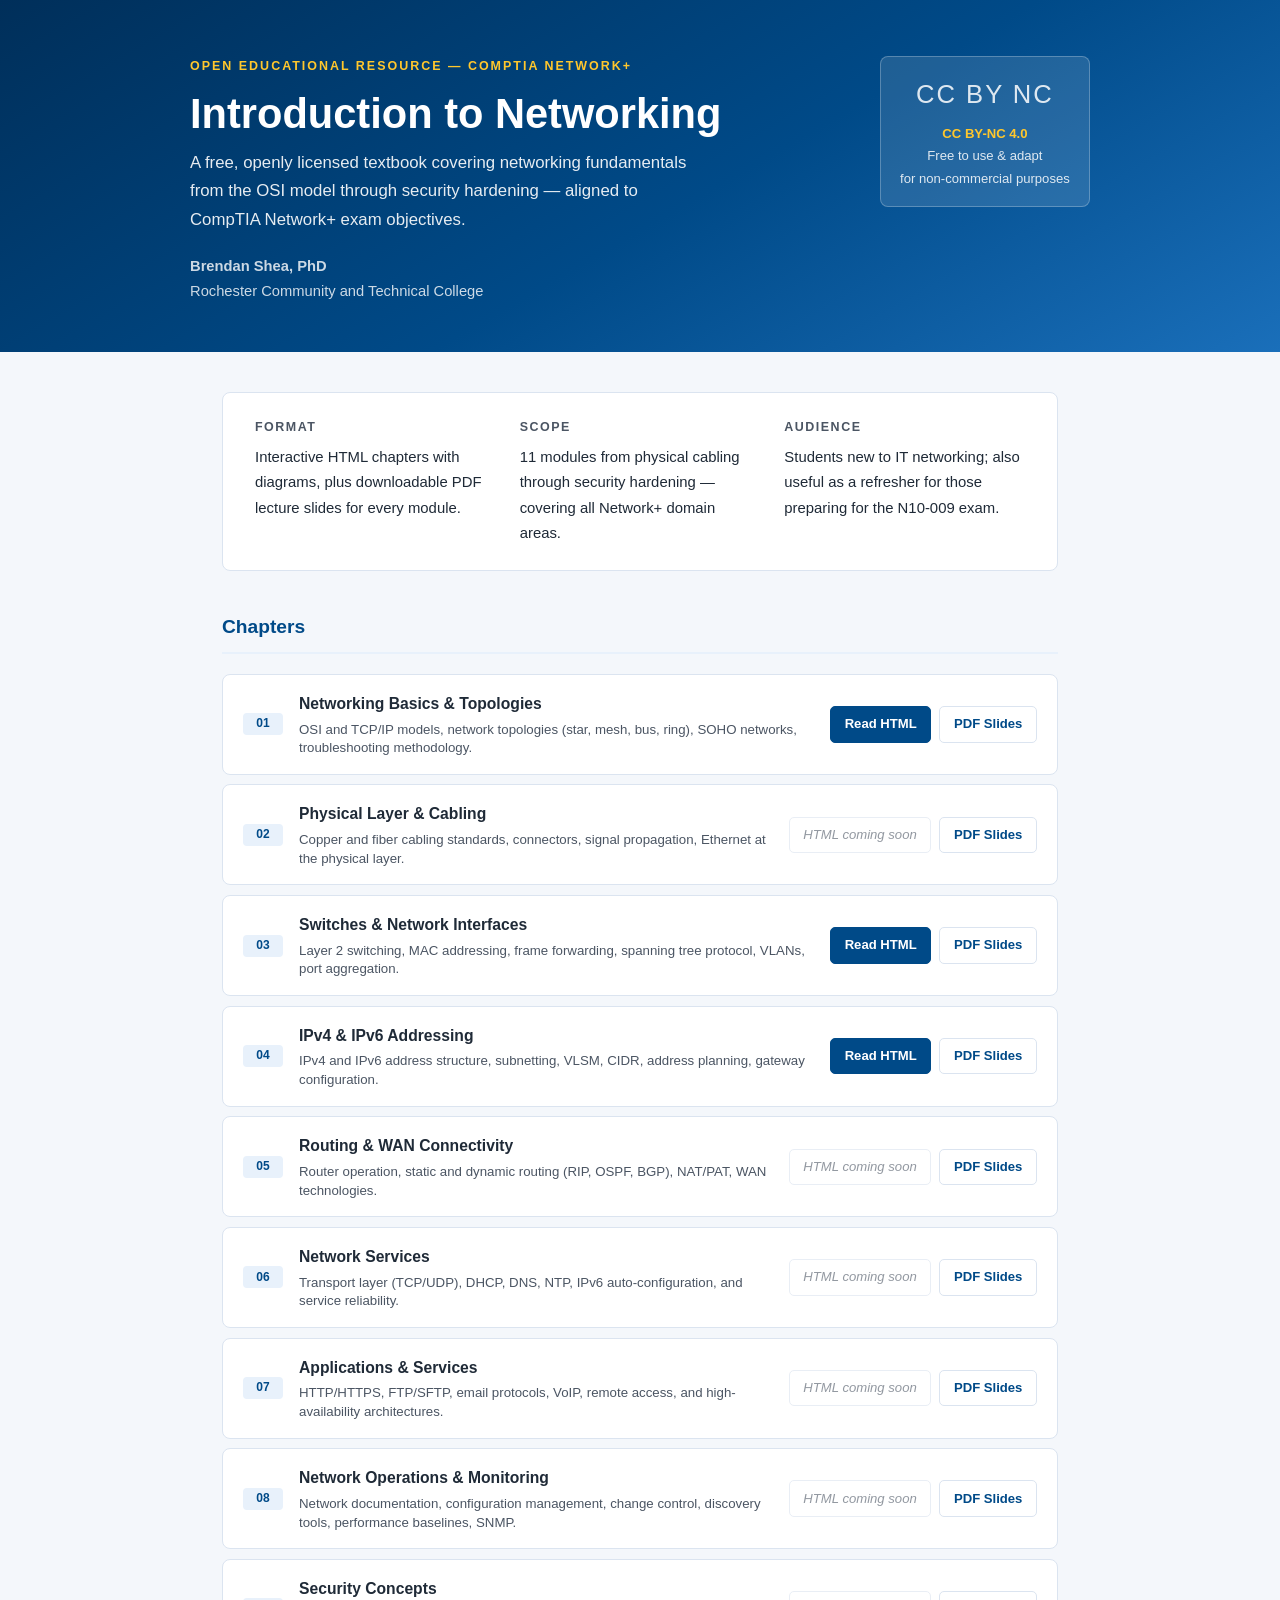
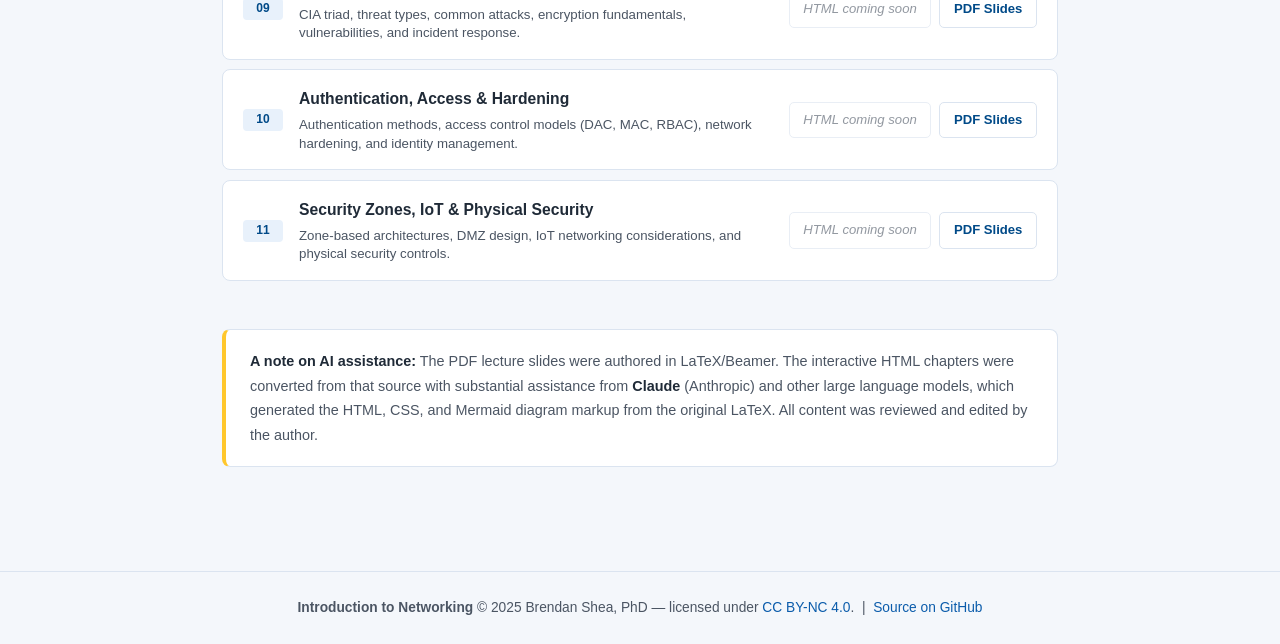
==== commit 748f5f4f: "update root index" ====
--- a/index.html
+++ b/index.html
@@ -3,33 +3,26 @@
 <head>
     <meta charset="utf-8">
     <meta name="viewport" content="width=device-width, initial-scale=1.0">
-    <meta name="description" content="Introduction to Networking - A comprehensive guide to networking fundamentals, protocols, and practices">
-    <meta name="author" content="Brendan Shea">
-    <title>Introduction to Networking - Full Course</title>
+    <meta name="description" content="Introduction to Networking: An Open Textbook aligned to CompTIA Network+ exam objectives. Free, openly licensed HTML chapters and PDF lecture slides.">
+    <meta name="author" content="Brendan Shea, PhD">
+    <title>Introduction to Networking — An Open Textbook</title>
     <style>
         :root {
-            --primary: #004a88;
-            --primary-light: #0b5cab;
-            --primary-pale: #e8f1fb;
-            --gold: #ffc72c;
-            --gold-pale: #fff7e0;
-            --bg: #f4f7fb;
-            --panel: #ffffff;
-            --text: #1f2a37;
-            --muted: #4b5563;
-            --border: #dbe4f0;
-        }
-
-        * {
-            margin: 0;
-            padding: 0;
-            box-sizing: border-box;
-        }
-
-        html {
-            font-size: 16px;
-            scroll-behavior: smooth;
-        }
+            --blue:       #004a88;
+            --blue-mid:   #0b5cab;
+            --blue-pale:  #e8f1fb;
+            --gold:       #ffc72c;
+            --bg:         #f4f7fb;
+            --panel:      #ffffff;
+            --text:       #1f2a37;
+            --muted:      #4b5563;
+            --border:     #dbe4f0;
+            --radius:     8px;
+        }
+
+        *, *::before, *::after { box-sizing: border-box; margin: 0; padding: 0; }
+
+        html { font-size: 16px; scroll-behavior: smooth; }
 
         body {
             font-family: "Segoe UI", Roboto, "Helvetica Neue", Arial, sans-serif;
@@ -38,458 +31,456 @@
             line-height: 1.7;
         }
 
-        .container {
-            max-width: 1200px;
+        a { color: var(--blue-mid); text-decoration: none; }
+        a:hover { text-decoration: underline; color: var(--blue); }
+
+        /* ── Hero ─────────────────────────────────────────────────────────── */
+        .hero {
+            background: linear-gradient(150deg, #002f5a 0%, var(--blue) 55%, #1a6fba 100%);
+            color: #fff;
+            padding: 3.5rem 2rem 3rem;
+        }
+
+        .hero-inner {
+            max-width: 900px;
             margin: 0 auto;
-            padding: 2rem;
-        }
-
-        /* Header */
-        header {
-            background: linear-gradient(135deg, var(--primary) 0%, #103f76 100%);
-            color: white;
-            padding: 4rem 2rem;
-            margin: -2rem -2rem 3rem -2rem;
-            border-radius: 0;
-        }
-
-        header h1 {
-            font-size: 2.5rem;
-            margin-bottom: 0.5rem;
+            display: grid;
+            grid-template-columns: 1fr auto;
+            gap: 2rem;
+            align-items: start;
+        }
+
+        .hero-text .eyebrow {
+            font-size: 0.78rem;
             font-weight: 700;
-        }
-
-        header p.subtitle {
-            font-size: 1.1rem;
-            opacity: 0.95;
-            margin-bottom: 0.3rem;
-        }
-
-        header p.instructor {
-            font-size: 1rem;
-            opacity: 0.85;
-            margin-top: 1rem;
-        }
-
-        /* Main content */
-        main {
+            letter-spacing: 2px;
+            text-transform: uppercase;
+            color: var(--gold);
+            margin-bottom: 0.75rem;
+        }
+
+        .hero-text h1 {
+            font-size: clamp(1.8rem, 4vw, 2.6rem);
+            font-weight: 800;
+            line-height: 1.2;
+            margin-bottom: 0.6rem;
+        }
+
+        .hero-text .tagline {
+            font-size: 1.05rem;
+            opacity: 0.9;
+            margin-bottom: 1.25rem;
+            max-width: 55ch;
+        }
+
+        .hero-text .author {
+            font-size: 0.92rem;
+            opacity: 0.8;
+        }
+
+        .hero-text .author strong { opacity: 1; }
+
+        /* CC badge block */
+        .cc-badge {
+            background: rgba(255,255,255,0.12);
+            border: 1px solid rgba(255,255,255,0.25);
+            border-radius: var(--radius);
+            padding: 1rem 1.2rem;
+            text-align: center;
+            font-size: 0.82rem;
+            color: rgba(255,255,255,0.85);
+            min-width: 150px;
+            flex-shrink: 0;
+        }
+
+        .cc-badge .cc-icons {
+            font-size: 1.6rem;
+            display: block;
+            margin-bottom: 0.4rem;
+            letter-spacing: 2px;
+        }
+
+        .cc-badge a { color: var(--gold); font-weight: 600; }
+
+        /* ── Layout ───────────────────────────────────────────────────────── */
+        .site-body {
+            max-width: 900px;
+            margin: 0 auto;
+            padding: 2.5rem 2rem 4rem;
+        }
+
+        /* ── About strip ─────────────────────────────────────────────────── */
+        .about {
             background: var(--panel);
-            border-radius: 12px;
-            padding: 2.5rem;
-            box-shadow: 0 8px 24px rgba(15, 41, 77, 0.06);
-            margin-bottom: 3rem;
-        }
-
-        .intro-section {
+            border: 1px solid var(--border);
+            border-radius: var(--radius);
+            padding: 1.5rem 2rem;
             margin-bottom: 2.5rem;
-        }
-
-        .intro-section h2 {
-            color: var(--primary);
-            font-size: 1.5rem;
-            margin-bottom: 0.8rem;
-            border-bottom: 2px solid var(--primary-pale);
+            display: grid;
+            grid-template-columns: 1fr 1fr 1fr;
+            gap: 1.5rem;
+        }
+
+        .about-item h3 {
+            font-size: 0.78rem;
+            font-weight: 700;
+            text-transform: uppercase;
+            letter-spacing: 1.5px;
+            color: var(--muted);
+            margin-bottom: 0.4rem;
+        }
+
+        .about-item p {
+            font-size: 0.93rem;
+            color: var(--text);
+        }
+
+        /* ── Section heading ─────────────────────────────────────────────── */
+        .section-heading {
+            font-size: 1.2rem;
+            font-weight: 700;
+            color: var(--blue);
+            border-bottom: 2px solid var(--blue-pale);
             padding-bottom: 0.5rem;
-        }
-
-        .intro-section p {
-            margin-bottom: 1rem;
-            color: var(--text);
-            line-height: 1.8;
-        }
-
-        /* Overview grid */
-        .overview-grid {
-            display: grid;
-            grid-template-columns: repeat(auto-fit, minmax(280px, 1fr));
-            gap: 1.5rem;
-            margin-top: 1.5rem;
-        }
-
-        .info-box {
-            background: linear-gradient(135deg, var(--primary-pale) 0%, var(--panel) 100%);
-            border-left: 4px solid var(--primary);
-            padding: 1.2rem;
-            border-radius: 6px;
-        }
-
-        .info-box h4 {
-            color: var(--primary);
-            margin-bottom: 0.5rem;
-        }
-
-        .info-box ul {
-            list-style: none;
-            color: var(--muted);
-        }
-
-        .info-box li {
-            padding: 0.3rem 0;
-            padding-left: 1.5rem;
-            position: relative;
-        }
-
-        .info-box li::before {
-            content: "\25B8";
-            position: absolute;
-            left: 0;
-            color: var(--primary);
-            font-weight: bold;
-        }
-
-        /* Module cards grid */
-        .chapters {
-            display: grid;
-            grid-template-columns: repeat(auto-fit, minmax(320px, 1fr));
-            gap: 1.5rem;
-            margin-top: 2rem;
-        }
-
-        .chapter-card {
-            background: linear-gradient(135deg, var(--primary-pale) 0%, var(--panel) 100%);
-            border: 1px solid var(--border);
-            border-radius: 10px;
-            padding: 1.5rem;
-            transition: all 0.25s ease;
+            margin-bottom: 1.25rem;
+        }
+
+        /* ── Chapter table ───────────────────────────────────────────────── */
+        .chapter-list {
             display: flex;
             flex-direction: column;
-        }
-
-        .chapter-card:hover {
-            box-shadow: 0 12px 32px rgba(0, 74, 136, 0.14);
-            transform: translateY(-4px);
-            border-color: var(--primary-light);
-        }
-
-        .chapter-card .chapter-number {
-            font-size: 0.8rem;
+            gap: 0.6rem;
+            margin-bottom: 3rem;
+        }
+
+        .chapter-row {
+            background: var(--panel);
+            border: 1px solid var(--border);
+            border-radius: var(--radius);
+            padding: 1rem 1.25rem;
+            display: grid;
+            grid-template-columns: 2.5rem 1fr auto;
+            gap: 0.75rem 1rem;
+            align-items: center;
+            transition: box-shadow 0.18s, border-color 0.18s;
+        }
+
+        .chapter-row:hover {
+            box-shadow: 0 4px 16px rgba(0,74,136,0.10);
+            border-color: var(--blue-mid);
+        }
+
+        .ch-num {
+            font-size: 0.75rem;
+            font-weight: 800;
+            color: var(--blue);
+            background: var(--blue-pale);
+            border-radius: 4px;
+            padding: 0.2rem 0.3rem;
+            text-align: center;
+            line-height: 1.3;
+        }
+
+        .ch-meta h3 {
+            font-size: 0.98rem;
+            font-weight: 600;
+            color: var(--text);
+            margin-bottom: 0.2rem;
+        }
+
+        .ch-meta p {
+            font-size: 0.83rem;
             color: var(--muted);
-            font-weight: 700;
-            text-transform: uppercase;
-            letter-spacing: 1px;
-            margin-bottom: 0.5rem;
-        }
-
-        .chapter-card h3 {
-            color: var(--primary);
-            font-size: 1.1rem;
-            margin-bottom: 0.5rem;
-        }
-
-        .chapter-card p {
-            color: var(--muted);
-            font-size: 0.93rem;
-            margin-bottom: 1.2rem;
-            flex-grow: 1;
-        }
-
-        .chapter-links {
+            line-height: 1.4;
+        }
+
+        .ch-links {
             display: flex;
-            gap: 0.7rem;
-            flex-wrap: wrap;
+            gap: 0.5rem;
+            align-items: center;
+            flex-shrink: 0;
         }
 
         .btn {
             display: inline-block;
-            padding: 0.5rem 1rem;
-            border-radius: 6px;
+            padding: 0.38rem 0.85rem;
+            border-radius: 5px;
+            font-size: 0.82rem;
+            font-weight: 600;
             text-decoration: none;
-            font-size: 0.88rem;
-            font-weight: 500;
-            transition: all 0.2s ease;
-            text-align: center;
-            flex: 1;
-            min-width: 110px;
+            white-space: nowrap;
+            transition: all 0.15s;
         }
 
         .btn-html {
-            background: var(--primary);
-            color: white;
-            border: 1px solid var(--primary);
-        }
-
-        .btn-html:hover {
-            background: #103f76;
-            border-color: #103f76;
-        }
+            background: var(--blue);
+            color: #fff;
+            border: 1px solid var(--blue);
+        }
+        .btn-html:hover { background: #002f5a; border-color: #002f5a; text-decoration: none; }
 
         .btn-pdf {
             background: transparent;
-            color: var(--primary);
-            border: 1px solid var(--primary);
-        }
-
-        .btn-pdf:hover {
-            background: var(--primary-pale);
-        }
-
-        .btn[aria-disabled="true"] {
-            opacity: 0.45;
-            pointer-events: none;
+            color: var(--blue);
+            border: 1px solid var(--border);
+        }
+        .btn-pdf:hover { background: var(--blue-pale); border-color: var(--blue); text-decoration: none; }
+
+        .btn-soon {
+            background: transparent;
+            color: var(--muted);
+            border: 1px solid var(--border);
             cursor: default;
-        }
-
-        /* Resources section */
-        .resources {
-            background: var(--primary-pale);
-            border-radius: 10px;
-            padding: 2rem;
-            margin-top: 2.5rem;
-        }
-
-        .resources h2 {
-            color: var(--primary);
-            margin-bottom: 1.2rem;
-        }
-
-        .resources a {
-            color: var(--primary-light);
-            text-decoration: none;
-            font-weight: 500;
-        }
-
-        .resources a:hover {
-            text-decoration: underline;
-        }
-
-        /* Footer */
+            opacity: 0.6;
+            font-style: italic;
+            font-weight: 400;
+        }
+
+        /* ── Acknowledgment ──────────────────────────────────────────────── */
+        .ack {
+            background: var(--panel);
+            border: 1px solid var(--border);
+            border-left: 4px solid var(--gold);
+            border-radius: var(--radius);
+            padding: 1.2rem 1.5rem;
+            margin-bottom: 2.5rem;
+            font-size: 0.9rem;
+            color: var(--muted);
+        }
+
+        .ack strong { color: var(--text); }
+
+        /* ── Footer ──────────────────────────────────────────────────────── */
         footer {
             text-align: center;
-            padding: 2rem;
+            padding: 1.5rem 2rem;
+            border-top: 1px solid var(--border);
+            font-size: 0.86rem;
             color: var(--muted);
-            border-top: 1px solid var(--border);
-            margin-top: 3rem;
-        }
-
-        footer a {
-            color: var(--primary-light);
-            text-decoration: none;
-        }
-
-        footer a:hover {
-            text-decoration: underline;
-        }
-
-        /* Responsive */
-        @media (max-width: 768px) {
-            header h1 {
-                font-size: 1.8rem;
+        }
+
+        footer a { color: var(--blue-mid); }
+
+        /* ── Responsive ──────────────────────────────────────────────────── */
+        @media (max-width: 700px) {
+            .hero-inner {
+                grid-template-columns: 1fr;
             }
-
-            .container {
-                padding: 1rem;
+            .cc-badge { text-align: left; }
+
+            .about {
+                grid-template-columns: 1fr;
+                gap: 1rem;
             }
 
-            main {
-                padding: 1.5rem;
+            .chapter-row {
+                grid-template-columns: 2.5rem 1fr;
             }
 
-            header {
-                padding: 2rem 1rem;
-                margin: -1rem -1rem 2rem -1rem;
+            .ch-links {
+                grid-column: 1 / -1;
+                padding-left: 3.25rem;
             }
+        }
+
+        @media (max-width: 480px) {
+            .btn { padding: 0.35rem 0.65rem; font-size: 0.78rem; }
+            .site-body { padding: 1.5rem 1rem 3rem; }
         }
     </style>
 </head>
 <body>
-    <header>
-        <div class="container">
+
+<header class="hero">
+    <div class="hero-inner">
+        <div class="hero-text">
+            <p class="eyebrow">Open Educational Resource &mdash; CompTIA Network+</p>
             <h1>Introduction to Networking</h1>
-            <p class="subtitle">A comprehensive guide to networking fundamentals and best practices</p>
-            <p class="instructor">Instructor: <strong>Brendan Shea, PhD</strong> &mdash; Rochester Community and Technical College</p>
-        </div>
-    </header>
-
-    <div class="container">
-        <main>
-            <section class="intro-section">
-                <h2>Welcome to the Course</h2>
-                <p>
-                    This course provides a comprehensive introduction to networking fundamentals. Designed for students
-                    new to IT and networking, the materials cover foundational concepts, protocols, and operational
-                    practices used in real-world networks.
-                </p>
-                <p>
-                    Through eleven progressive modules, you'll explore the OSI model, network topologies, IP addressing,
-                    routing, security concepts, and operational best practices. Each module includes both an interactive
-                    HTML chapter and downloadable PDF lecture slides.
-                </p>
-            </section>
-
-            <section class="intro-section">
-                <h2>Course Overview</h2>
-                <div class="overview-grid">
-                    <div class="info-box">
-                        <h4>What You'll Learn</h4>
-                        <ul>
-                            <li>Network fundamentals &amp; OSI model</li>
-                            <li>IP addressing, subnetting &amp; routing</li>
-                            <li>Network services &amp; applications</li>
-                            <li>Operations, monitoring &amp; troubleshooting</li>
-                            <li>Security, hardening &amp; access control</li>
-                        </ul>
-                    </div>
-                    <div class="info-box">
-                        <h4>Access Methods</h4>
-                        <ul>
-                            <li>Interactive HTML chapters with Mermaid diagrams</li>
-                            <li>Downloadable PDF lecture slides</li>
-                            <li>Embedded code examples &amp; tables</li>
-                            <li>Mobile-friendly responsive design</li>
-                        </ul>
-                    </div>
-                    <div class="info-box">
-                        <h4>Course Structure</h4>
-                        <ul>
-                            <li>11 progressive modules</li>
-                            <li>Foundation to advanced topics</li>
-                            <li>CompTIA Network+ aligned</li>
-                            <li>Case studies &amp; real-world examples</li>
-                        </ul>
-                    </div>
-                </div>
-            </section>
-
-            <section class="intro-section">
-                <h2>Course Modules</h2>
-                <div class="chapters">
-
-                    <div class="chapter-card">
-                        <span class="chapter-number">Module 01</span>
-                        <h3>Networking Basics &amp; Topologies</h3>
-                        <p>Fundamental networking concepts, common topologies (star, mesh, ring, bus), the OSI model, SOHO networks, and troubleshooting methodology.</p>
-                        <div class="chapter-links">
-                            <a href="HTML/network_01_basics/index.html" class="btn btn-html">HTML Chapter</a>
-                            <a href="PDFs/network_01_basics.pdf" class="btn btn-pdf">PDF Slides</a>
-                        </div>
-                    </div>
-
-                    <div class="chapter-card">
-                        <span class="chapter-number">Module 02</span>
-                        <h3>Physical Layer &amp; Cabling</h3>
-                        <p>Physical layer transmission, copper and fiber cabling standards, connectors, signal propagation, and Ethernet at the physical layer.</p>
-                        <div class="chapter-links">
-                            <a href="HTML/network_02_phys_inf/index.html" class="btn btn-html">HTML Chapter</a>
-                            <a href="PDFs/network_02_phys_inf.pdf" class="btn btn-pdf">PDF Slides</a>
-                        </div>
-                    </div>
-
-                    <div class="chapter-card">
-                        <span class="chapter-number">Module 03</span>
-                        <h3>Switches &amp; Interfaces</h3>
-                        <p>Layer 2 switching, MAC addressing, frame forwarding, spanning tree protocol, and port aggregation techniques.</p>
-                        <div class="chapter-links">
-                            <a href="HTML/network_03_switches_interfaces/index.html" class="btn btn-html">HTML Chapter</a>
-                            <a href="PDFs/network_03_switches_interfaces.pdf" class="btn btn-pdf">PDF Slides</a>
-                        </div>
-                    </div>
-
-                    <div class="chapter-card">
-                        <span class="chapter-number">Module 04</span>
-                        <h3>IP Addressing &amp; Subnetting</h3>
-                        <p>IPv4 and IPv6 addressing, subnet calculation, VLSM, address planning, and gateway configuration.</p>
-                        <div class="chapter-links">
-                            <a href="HTML/network_04_IP/index.html" class="btn btn-html">HTML Chapter</a>
-                            <a href="PDFs/network_04_IP.pdf" class="btn btn-pdf">PDF Slides</a>
-                        </div>
-                    </div>
-
-                    <div class="chapter-card">
-                        <span class="chapter-number">Module 05</span>
-                        <h3>Routing &amp; VLANs</h3>
-                        <p>Router operation, dynamic routing protocols (RIP, OSPF, BGP), NAT/PAT, VLAN segmentation, and trunking.</p>
-                        <div class="chapter-links">
-                            <a href="HTML/network_05_routing/index.html" class="btn btn-html">HTML Chapter</a>
-                            <a href="PDFs/network_05_routing.pdf" class="btn btn-pdf">PDF Slides</a>
-                        </div>
-                    </div>
-
-                    <div class="chapter-card">
-                        <span class="chapter-number">Module 06</span>
-                        <h3>Network Services</h3>
-                        <p>Transport layer protocols (TCP/UDP), DHCP, DNS, IPv6 auto-configuration, and service reliability.</p>
-                        <div class="chapter-links">
-                            <a href="HTML/network_06_nw_services/index.html" class="btn btn-html">HTML Chapter</a>
-                            <a href="PDFs/network_06_nw_services.pdf" class="btn btn-pdf">PDF Slides</a>
-                        </div>
-                    </div>
-
-                    <div class="chapter-card">
-                        <span class="chapter-number">Module 07</span>
-                        <h3>Applications &amp; Services</h3>
-                        <p>Web services (HTTP/HTTPS), file transfer (FTP/SFTP), email protocols, VoIP, and high-availability architectures.</p>
-                        <div class="chapter-links">
-                            <a href="HTML/network_07_nw_app/index.html" class="btn btn-html">HTML Chapter</a>
-                            <a href="PDFs/network_07_nw_app.pdf" class="btn btn-pdf">PDF Slides</a>
-                        </div>
-                    </div>
-
-                    <div class="chapter-card">
-                        <span class="chapter-number">Module 08</span>
-                        <h3>Operations &amp; Monitoring</h3>
-                        <p>Network documentation, configuration management, change control, discovery tools, and performance baselines.</p>
-                        <div class="chapter-links">
-                            <a href="HTML/network_08_operations_monitor/index.html" class="btn btn-html">HTML Chapter</a>
-                            <a href="PDFs/network_08_operations_monitor.pdf" class="btn btn-pdf">PDF Slides</a>
-                        </div>
-                    </div>
-
-                    <div class="chapter-card">
-                        <span class="chapter-number">Module 09</span>
-                        <h3>Security Concepts</h3>
-                        <p>CIA triad, threat types, encryption fundamentals, vulnerabilities, social engineering, and incident response.</p>
-                        <div class="chapter-links">
-                            <a href="HTML/network_09_security_concepts/index.html" class="btn btn-html">HTML Chapter</a>
-                            <a href="PDFs/network_09_security_concepts.pdf" class="btn btn-pdf">PDF Slides</a>
-                        </div>
-                    </div>
-
-                    <div class="chapter-card">
-                        <span class="chapter-number">Module 10</span>
-                        <h3>Identity, Access &amp; Hardening</h3>
-                        <p>Authentication methods, access control models, network hardening techniques, and identity management.</p>
-                        <div class="chapter-links">
-                            <a href="HTML/network_10_auth_access_hardening/index.html" class="btn btn-html">HTML Chapter</a>
-                            <a href="PDFs/network_10_auth_access_hardening.pdf" class="btn btn-pdf">PDF Slides</a>
-                        </div>
-                    </div>
-
-                    <div class="chapter-card">
-                        <span class="chapter-number">Module 11</span>
-                        <h3>Zones, IoT &amp; Physical Security</h3>
-                        <p>Zone-based security architectures, DMZ design, IoT networking considerations, and physical security controls.</p>
-                        <div class="chapter-links">
-                            <a href="HTML/network_11_zones_iot_physical/index.html" class="btn btn-html">HTML Chapter</a>
-                            <a href="PDFs/network_11_zones_iot_physical.pdf" class="btn btn-pdf">PDF Slides</a>
-                        </div>
-                    </div>
-
-                </div>
-            </section>
-
-            <section class="resources">
-                <h2>Additional Resources</h2>
-                <dl style="display: grid; grid-template-columns: 1fr 1fr; gap: 2rem; margin-top: 1rem;">
-                    <div>
-                        <dt style="font-weight: 600; margin-bottom: 0.5rem;"><a href="syllabus.md">Course Syllabus</a></dt>
-                        <dd style="color: var(--muted); font-size: 0.9rem;">Full course outline, grading criteria, and learning objectives</dd>
-                    </div>
-                    <div>
-                        <dt style="font-weight: 600; margin-bottom: 0.5rem;"><a href="chapter_guidelines.md">Chapter Conversion Guidelines</a></dt>
-                        <dd style="color: var(--muted); font-size: 0.9rem;">Reference for generating HTML chapters from LaTeX source</dd>
-                    </div>
-                </dl>
-            </section>
-        </main>
+            <p class="tagline">A free, openly licensed textbook covering networking fundamentals from the OSI model through security hardening — aligned to CompTIA Network+ exam objectives.</p>
+            <p class="author">
+                <strong>Brendan Shea, PhD</strong><br>
+                Rochester Community and Technical College
+            </p>
+        </div>
+        <div class="cc-badge">
+            <span class="cc-icons">CC BY NC</span>
+            <div>
+                <a href="https://creativecommons.org/licenses/by-nc/4.0/" target="_blank" rel="noopener">CC BY-NC 4.0</a><br>
+                Free to use &amp; adapt<br>for non-commercial purposes
+            </div>
+        </div>
     </div>
-
-    <footer>
-        <p style="margin-bottom: 0.5rem;">
-            <strong>Introduction to Networking</strong> &copy; 2025 Brendan Shea
-        </p>
-        <p style="font-size: 0.9rem;">
-            Materials licensed under <a href="LICENSE">CC-BY-NC 4.0</a>
-        </p>
-    </footer>
+</header>
+
+<div class="site-body">
+
+    <div class="about">
+        <div class="about-item">
+            <h3>Format</h3>
+            <p>Interactive HTML chapters with diagrams, plus downloadable PDF lecture slides for every module.</p>
+        </div>
+        <div class="about-item">
+            <h3>Scope</h3>
+            <p>11 modules from physical cabling through security hardening — covering all Network+ domain areas.</p>
+        </div>
+        <div class="about-item">
+            <h3>Audience</h3>
+            <p>Students new to IT networking; also useful as a refresher for those preparing for the N10-009 exam.</p>
+        </div>
+    </div>
+
+    <h2 class="section-heading">Chapters</h2>
+
+    <div class="chapter-list">
+
+        <div class="chapter-row">
+            <div class="ch-num">01</div>
+            <div class="ch-meta">
+                <h3>Networking Basics &amp; Topologies</h3>
+                <p>OSI and TCP/IP models, network topologies (star, mesh, bus, ring), SOHO networks, troubleshooting methodology.</p>
+            </div>
+            <div class="ch-links">
+                <a href="HTML/network_01_basics/index.html" class="btn btn-html">Read HTML</a>
+                <a href="PDFs/network_01_basics.pdf" class="btn btn-pdf">PDF Slides</a>
+            </div>
+        </div>
+
+        <div class="chapter-row">
+            <div class="ch-num">02</div>
+            <div class="ch-meta">
+                <h3>Physical Layer &amp; Cabling</h3>
+                <p>Copper and fiber cabling standards, connectors, signal propagation, Ethernet at the physical layer.</p>
+            </div>
+            <div class="ch-links">
+                <span class="btn btn-soon">HTML coming soon</span>
+                <a href="PDFs/network_02_phys_inf.pdf" class="btn btn-pdf">PDF Slides</a>
+            </div>
+        </div>
+
+        <div class="chapter-row">
+            <div class="ch-num">03</div>
+            <div class="ch-meta">
+                <h3>Switches &amp; Network Interfaces</h3>
+                <p>Layer 2 switching, MAC addressing, frame forwarding, spanning tree protocol, VLANs, port aggregation.</p>
+            </div>
+            <div class="ch-links">
+                <a href="HTML/network_03_switches_interfaces/index.html" class="btn btn-html">Read HTML</a>
+                <a href="PDFs/network_03_switches_interfaces.pdf" class="btn btn-pdf">PDF Slides</a>
+            </div>
+        </div>
+
+        <div class="chapter-row">
+            <div class="ch-num">04</div>
+            <div class="ch-meta">
+                <h3>IPv4 &amp; IPv6 Addressing</h3>
+                <p>IPv4 and IPv6 address structure, subnetting, VLSM, CIDR, address planning, gateway configuration.</p>
+            </div>
+            <div class="ch-links">
+                <a href="HTML/network_04_IP/index.html" class="btn btn-html">Read HTML</a>
+                <a href="PDFs/network_04_IP.pdf" class="btn btn-pdf">PDF Slides</a>
+            </div>
+        </div>
+
+        <div class="chapter-row">
+            <div class="ch-num">05</div>
+            <div class="ch-meta">
+                <h3>Routing &amp; WAN Connectivity</h3>
+                <p>Router operation, static and dynamic routing (RIP, OSPF, BGP), NAT/PAT, WAN technologies.</p>
+            </div>
+            <div class="ch-links">
+                <span class="btn btn-soon">HTML coming soon</span>
+                <a href="PDFs/network_05_routing.pdf" class="btn btn-pdf">PDF Slides</a>
+            </div>
+        </div>
+
+        <div class="chapter-row">
+            <div class="ch-num">06</div>
+            <div class="ch-meta">
+                <h3>Network Services</h3>
+                <p>Transport layer (TCP/UDP), DHCP, DNS, NTP, IPv6 auto-configuration, and service reliability.</p>
+            </div>
+            <div class="ch-links">
+                <span class="btn btn-soon">HTML coming soon</span>
+                <a href="PDFs/network_06_nw_services.pdf" class="btn btn-pdf">PDF Slides</a>
+            </div>
+        </div>
+
+        <div class="chapter-row">
+            <div class="ch-num">07</div>
+            <div class="ch-meta">
+                <h3>Applications &amp; Services</h3>
+                <p>HTTP/HTTPS, FTP/SFTP, email protocols, VoIP, remote access, and high-availability architectures.</p>
+            </div>
+            <div class="ch-links">
+                <span class="btn btn-soon">HTML coming soon</span>
+                <a href="PDFs/network_07_nw_app.pdf" class="btn btn-pdf">PDF Slides</a>
+            </div>
+        </div>
+
+        <div class="chapter-row">
+            <div class="ch-num">08</div>
+            <div class="ch-meta">
+                <h3>Network Operations &amp; Monitoring</h3>
+                <p>Network documentation, configuration management, change control, discovery tools, performance baselines, SNMP.</p>
+            </div>
+            <div class="ch-links">
+                <span class="btn btn-soon">HTML coming soon</span>
+                <a href="PDFs/network_08_operations_monitor.pdf" class="btn btn-pdf">PDF Slides</a>
+            </div>
+        </div>
+
+        <div class="chapter-row">
+            <div class="ch-num">09</div>
+            <div class="ch-meta">
+                <h3>Security Concepts</h3>
+                <p>CIA triad, threat types, common attacks, encryption fundamentals, vulnerabilities, and incident response.</p>
+            </div>
+            <div class="ch-links">
+                <span class="btn btn-soon">HTML coming soon</span>
+                <a href="PDFs/network_09_security_concepts.pdf" class="btn btn-pdf">PDF Slides</a>
+            </div>
+        </div>
+
+        <div class="chapter-row">
+            <div class="ch-num">10</div>
+            <div class="ch-meta">
+                <h3>Authentication, Access &amp; Hardening</h3>
+                <p>Authentication methods, access control models (DAC, MAC, RBAC), network hardening, and identity management.</p>
+            </div>
+            <div class="ch-links">
+                <span class="btn btn-soon">HTML coming soon</span>
+                <a href="PDFs/network_10_auth_access_hardening.pdf" class="btn btn-pdf">PDF Slides</a>
+            </div>
+        </div>
+
+        <div class="chapter-row">
+            <div class="ch-num">11</div>
+            <div class="ch-meta">
+                <h3>Security Zones, IoT &amp; Physical Security</h3>
+                <p>Zone-based architectures, DMZ design, IoT networking considerations, and physical security controls.</p>
+            </div>
+            <div class="ch-links">
+                <span class="btn btn-soon">HTML coming soon</span>
+                <a href="PDFs/network_11_zones_iot_physical.pdf" class="btn btn-pdf">PDF Slides</a>
+            </div>
+        </div>
+
+    </div>
+
+    <div class="ack">
+        <strong>A note on AI assistance:</strong> The PDF lecture slides were authored in LaTeX/Beamer. The interactive HTML chapters were converted from that source with substantial assistance from <strong>Claude</strong> (Anthropic) and other large language models, which generated the HTML, CSS, and Mermaid diagram markup from the original LaTeX. All content was reviewed and edited by the author.
+    </div>
+
+</div>
+
+<footer>
+    <p>
+        <strong>Introduction to Networking</strong> &copy; 2025 Brendan Shea, PhD &mdash;
+        licensed under <a href="https://creativecommons.org/licenses/by-nc/4.0/" target="_blank" rel="noopener">CC BY-NC 4.0</a>.
+        &nbsp;|&nbsp;
+        <a href="https://github.com/brendanshea" target="_blank" rel="noopener">Source on GitHub</a>
+    </p>
+</footer>
+
 </body>
 </html>
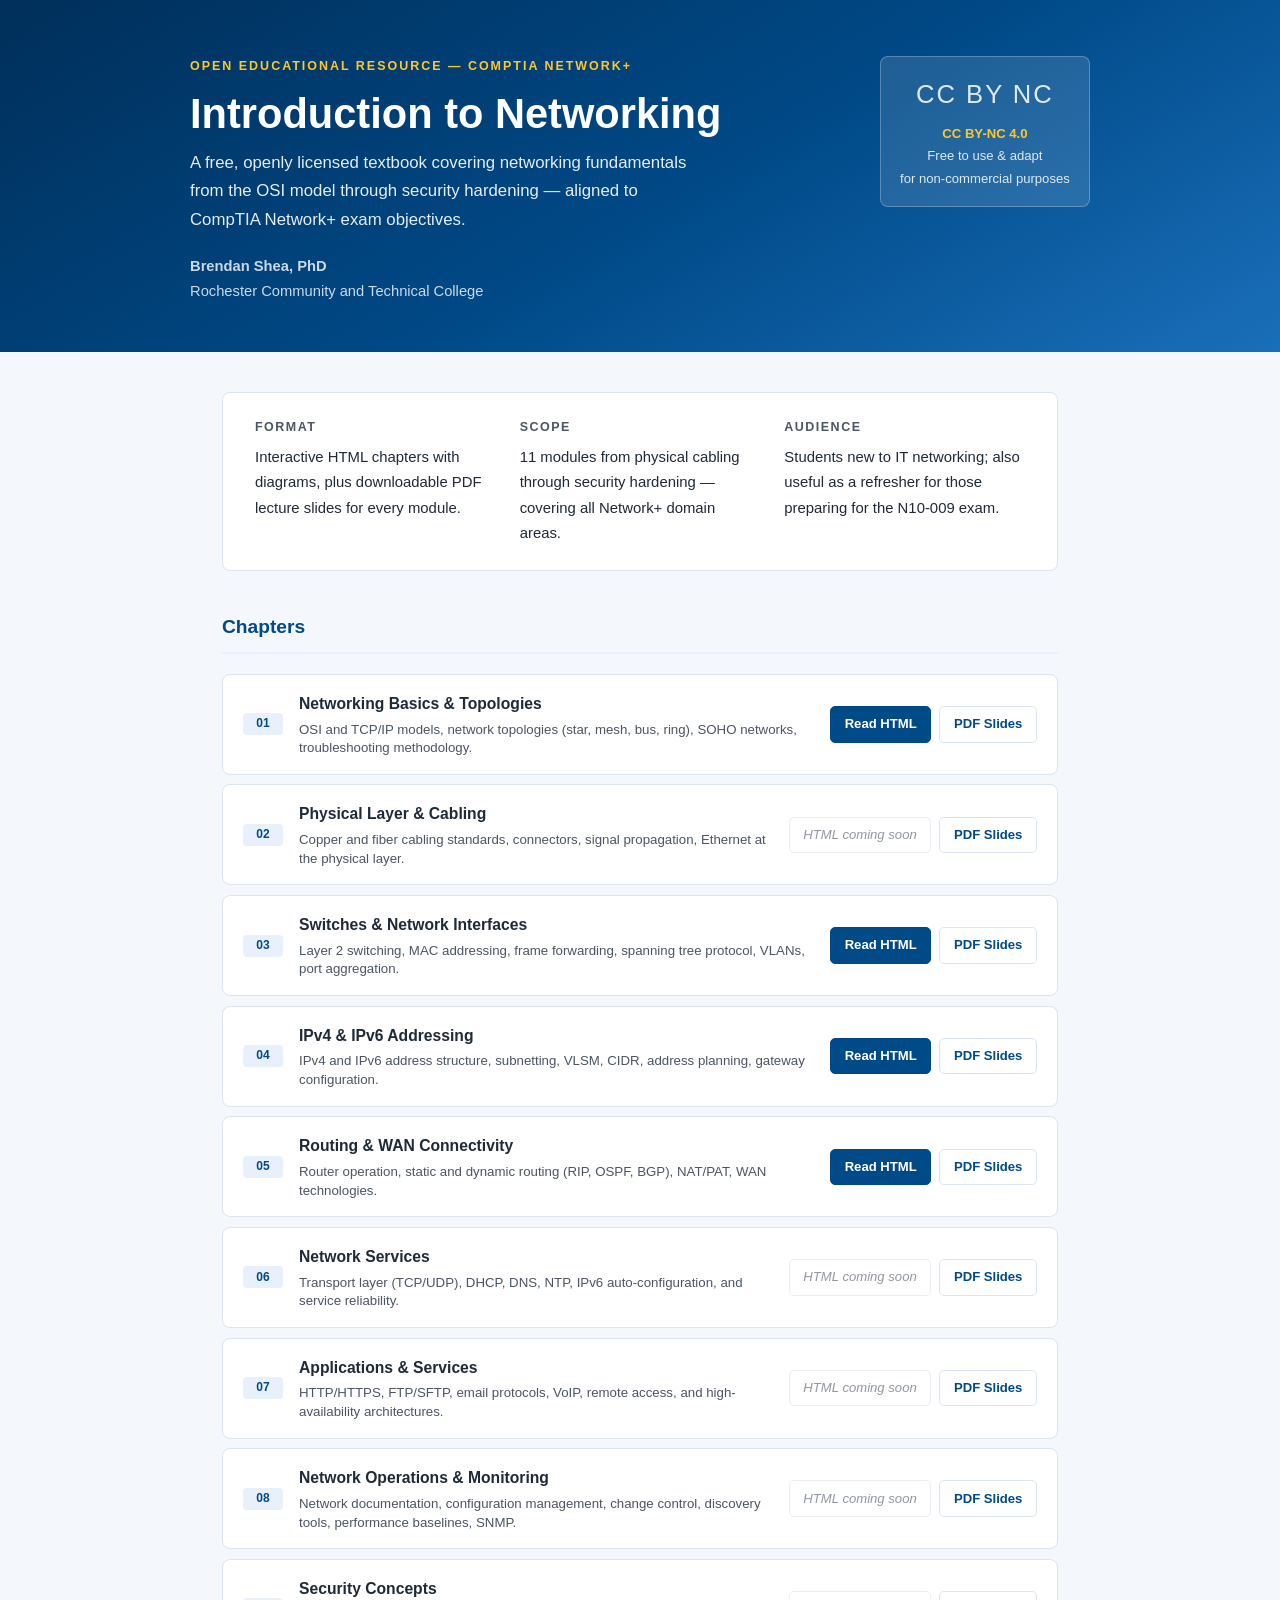
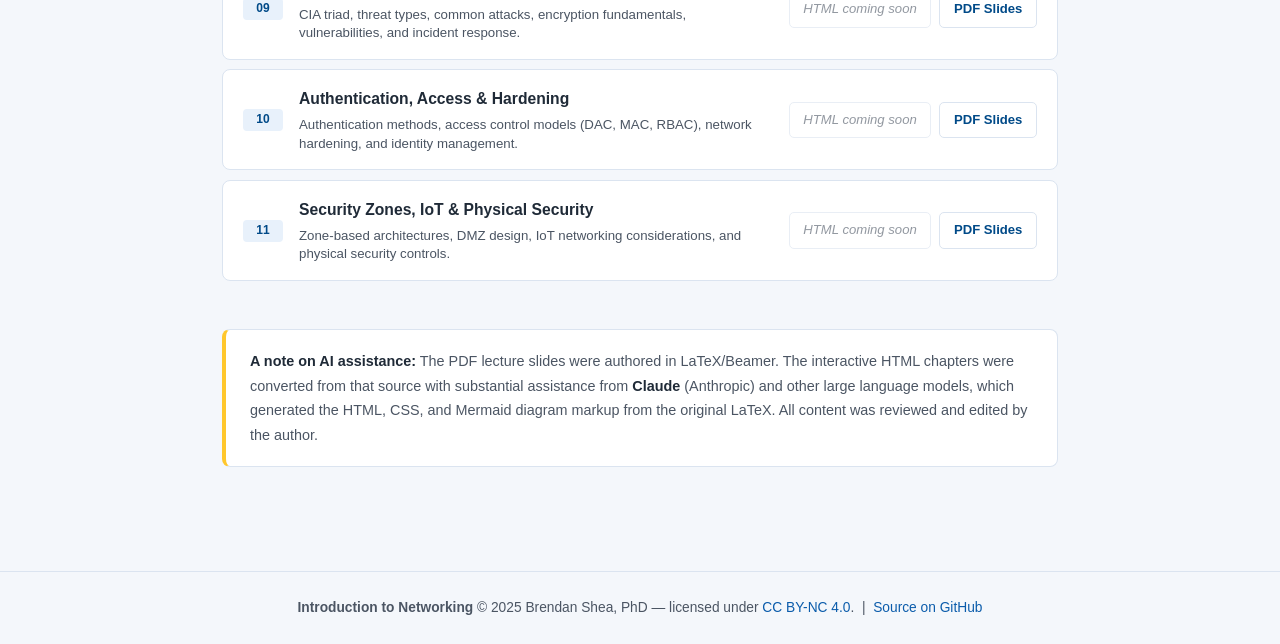
==== commit c5ab61ea: "Add Module 5 routing chapter HTML" ====
--- a/index.html
+++ b/index.html
@@ -388,7 +388,7 @@
                 <p>Router operation, static and dynamic routing (RIP, OSPF, BGP), NAT/PAT, WAN technologies.</p>
             </div>
             <div class="ch-links">
-                <span class="btn btn-soon">HTML coming soon</span>
+                <a href="HTML/network_05_routing/index.html" class="btn btn-html">Read HTML</a>
                 <a href="PDFs/network_05_routing.pdf" class="btn btn-pdf">PDF Slides</a>
             </div>
         </div>
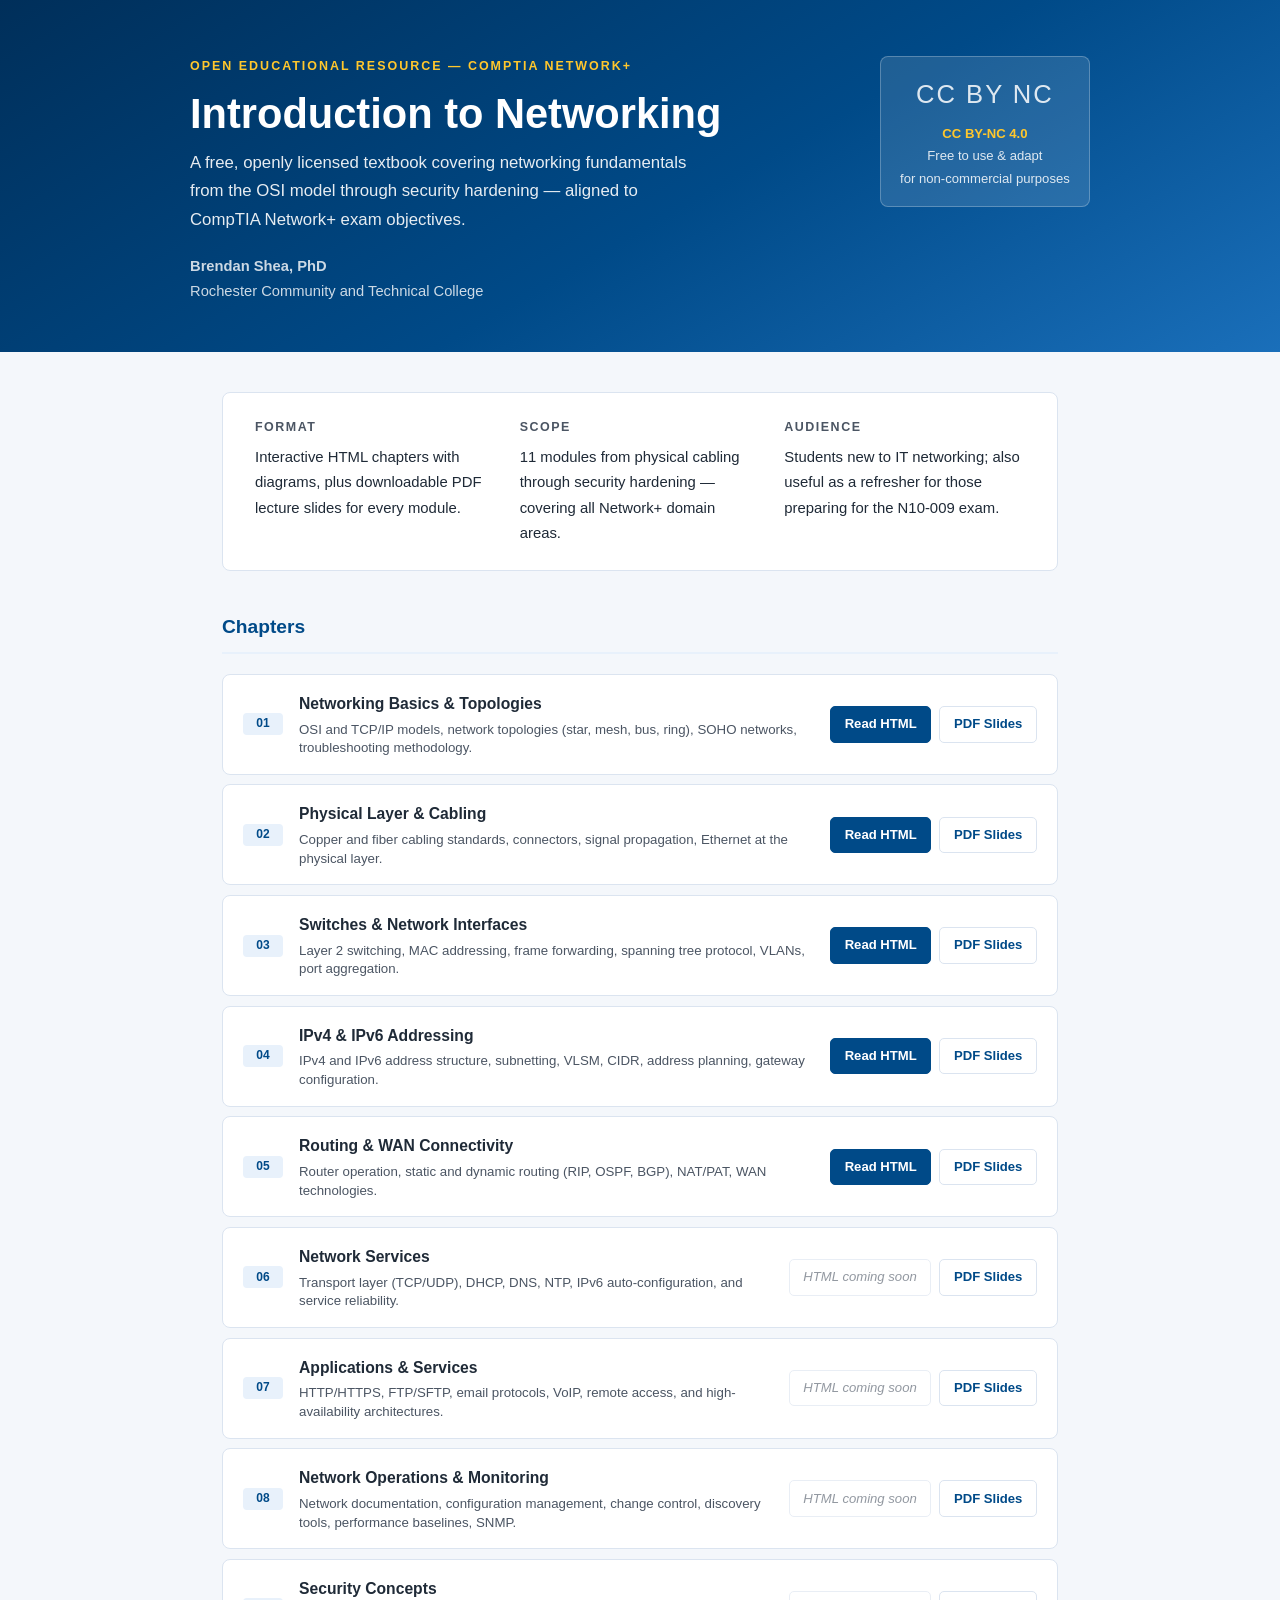
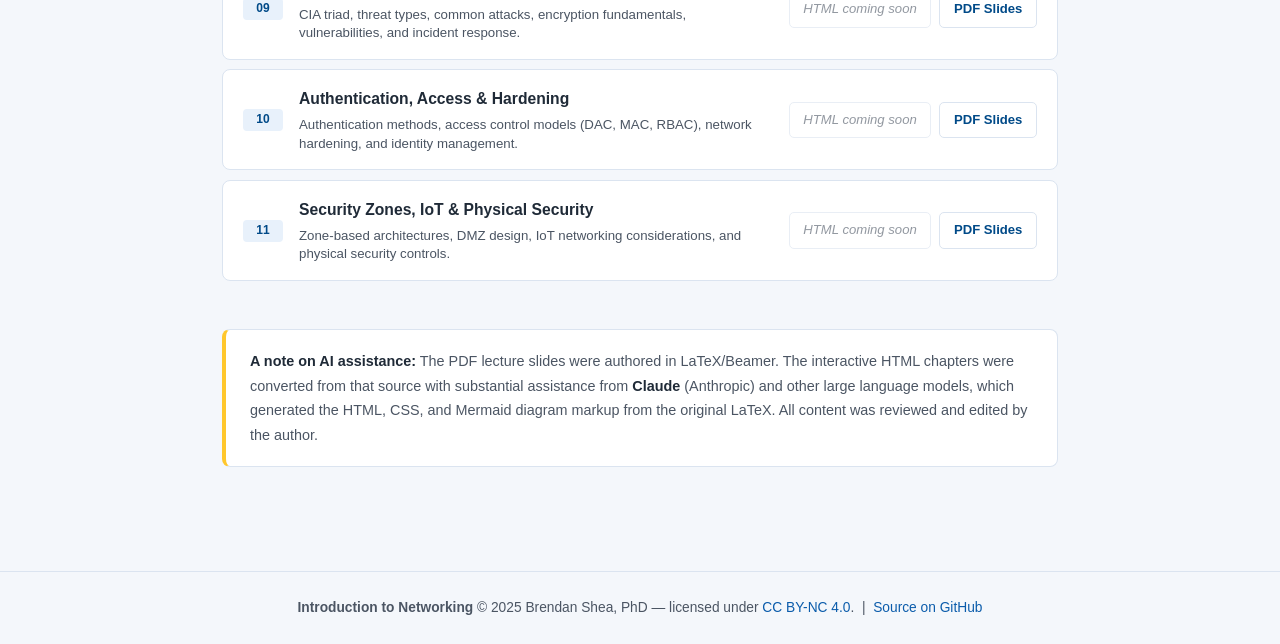
==== commit df999993: "Add chapter 2 HTML page" ====
--- a/index.html
+++ b/index.html
@@ -352,7 +352,7 @@
                 <p>Copper and fiber cabling standards, connectors, signal propagation, Ethernet at the physical layer.</p>
             </div>
             <div class="ch-links">
-                <span class="btn btn-soon">HTML coming soon</span>
+                <a href="HTML/network_02_phys_inf/index.html" class="btn btn-html">Read HTML</a>
                 <a href="PDFs/network_02_phys_inf.pdf" class="btn btn-pdf">PDF Slides</a>
             </div>
         </div>
